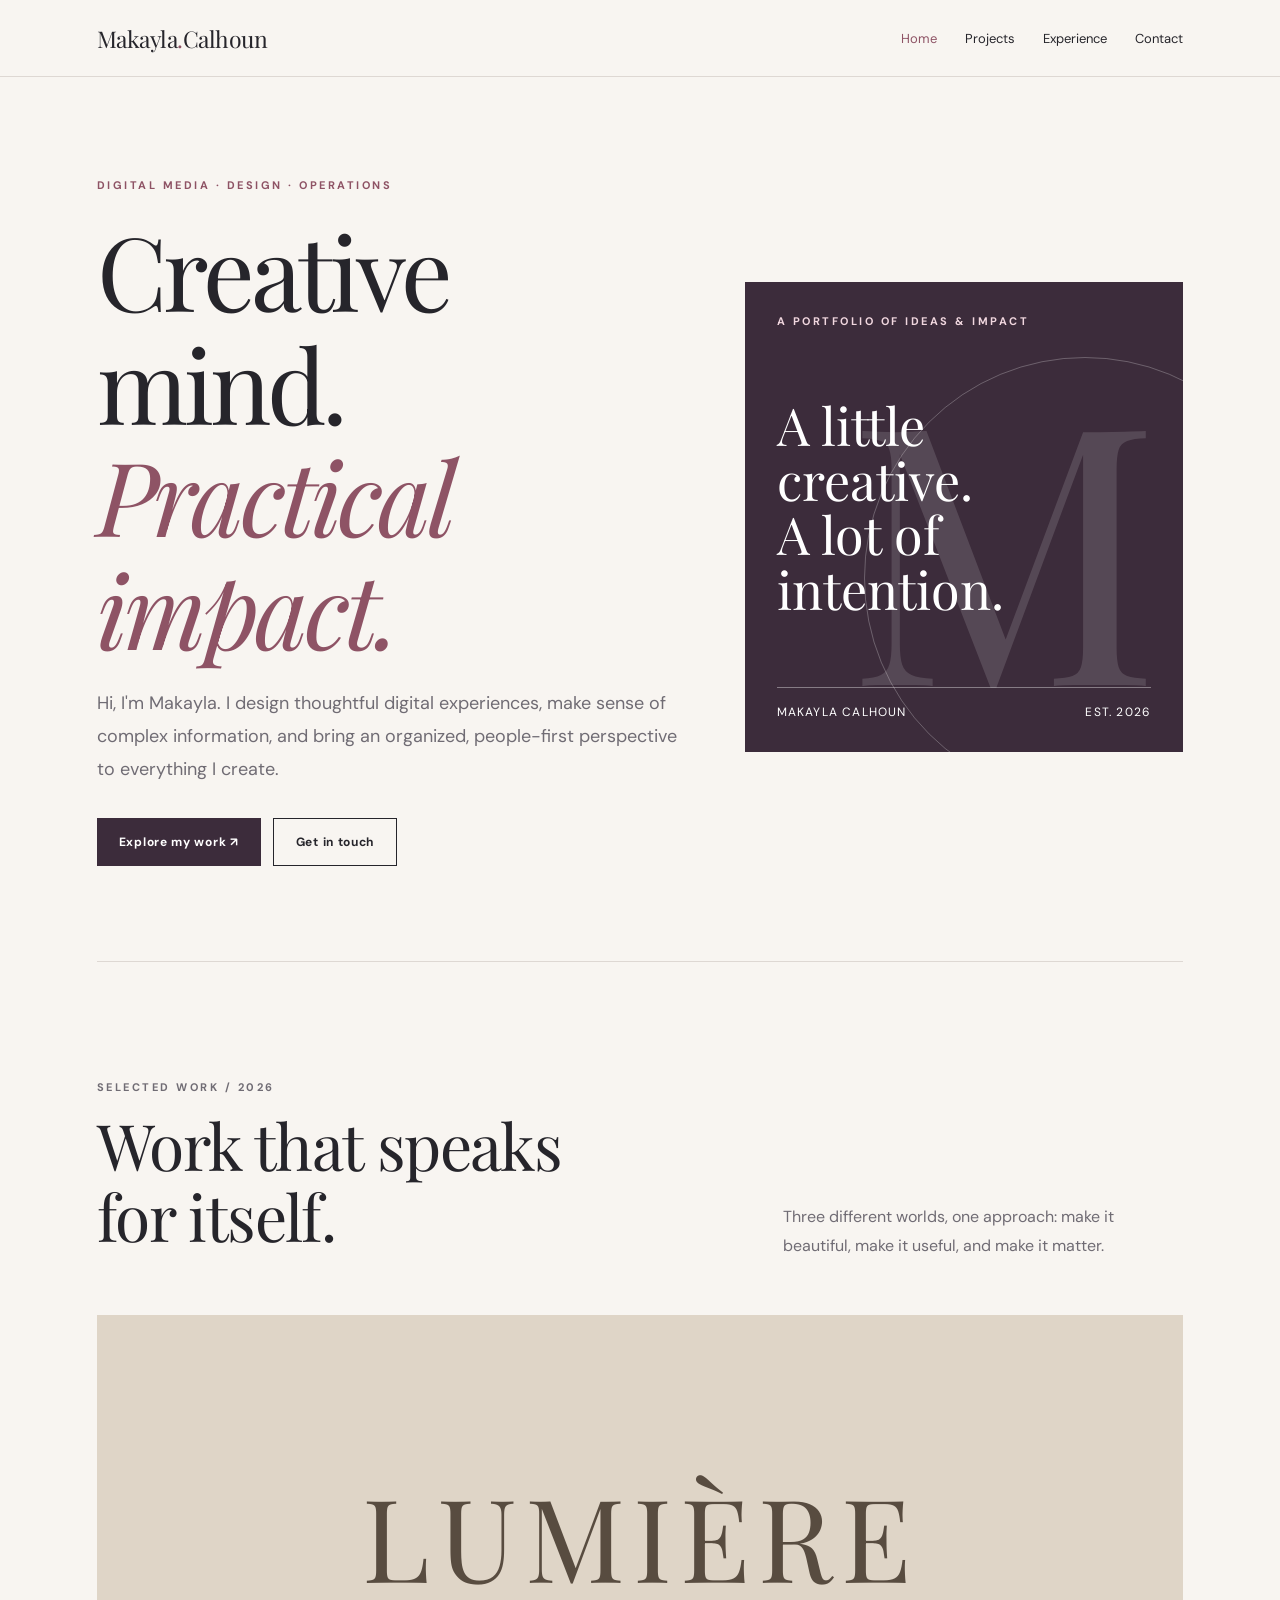
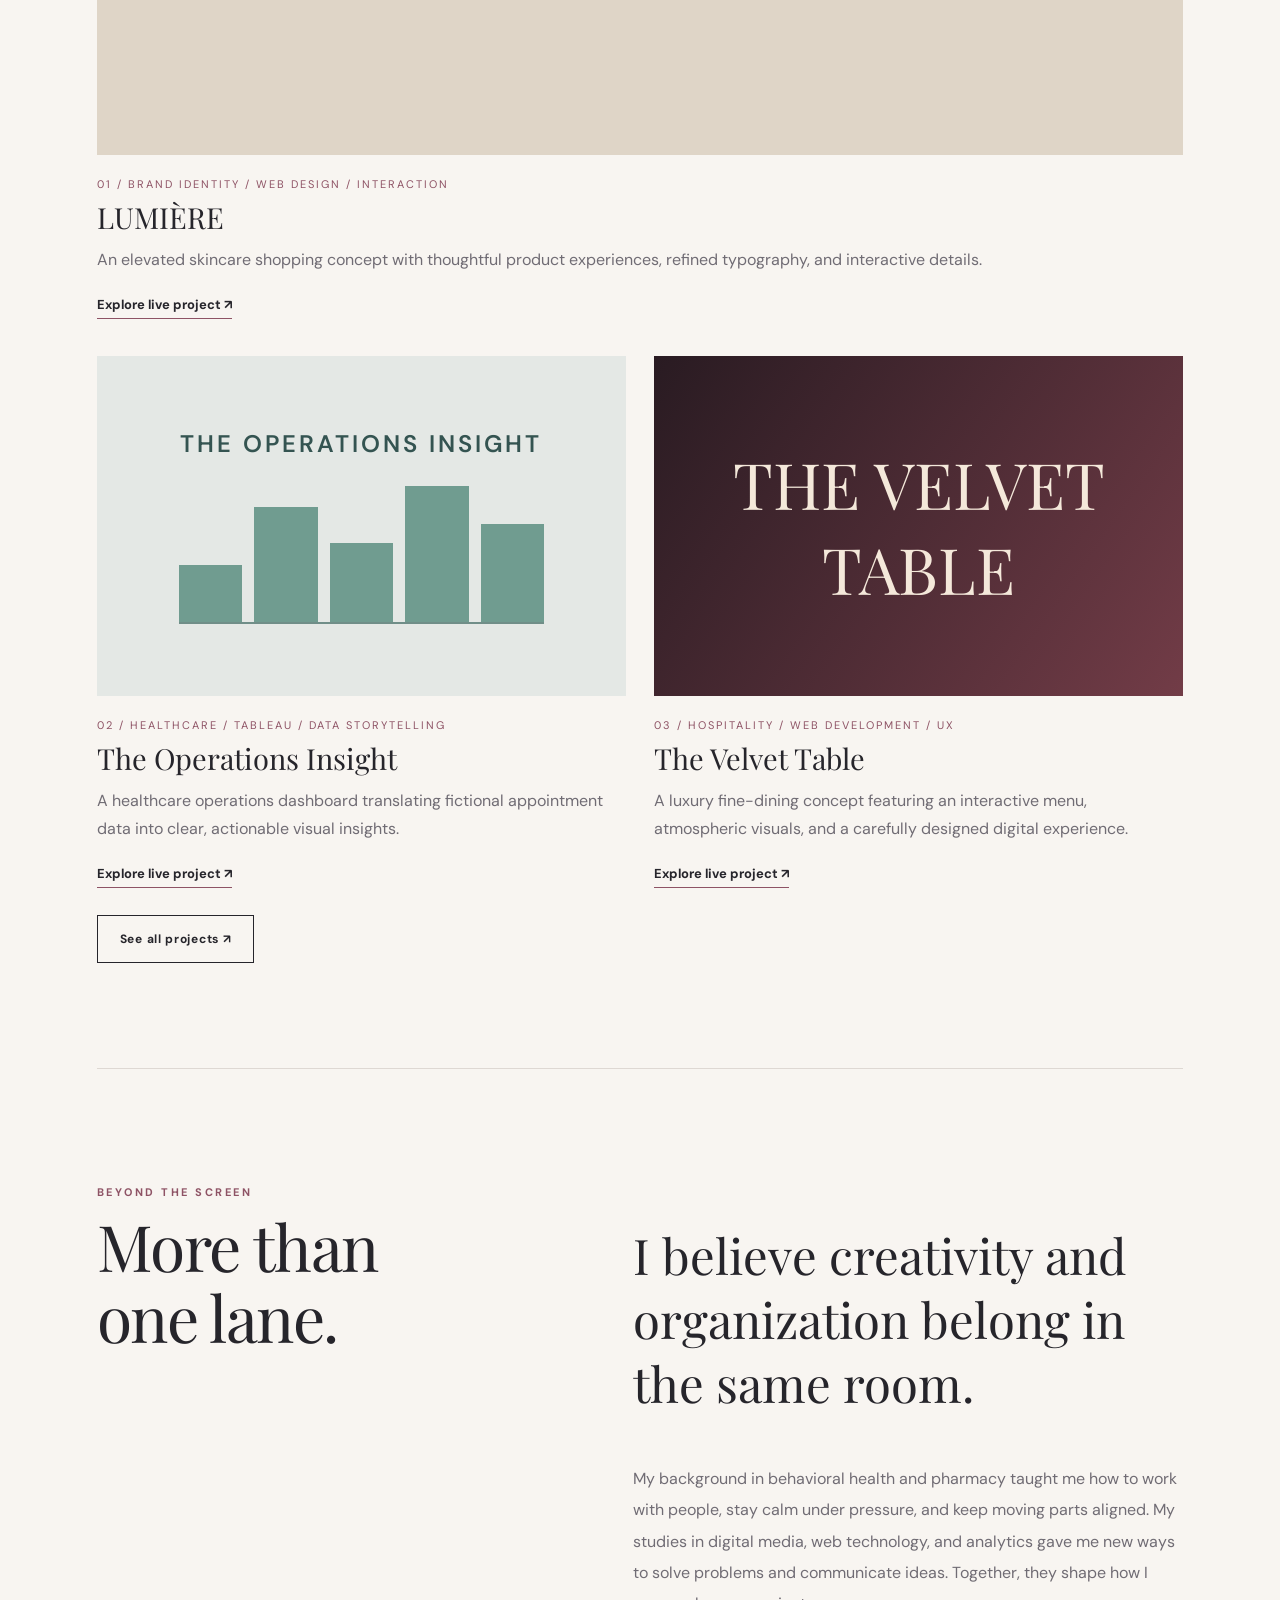
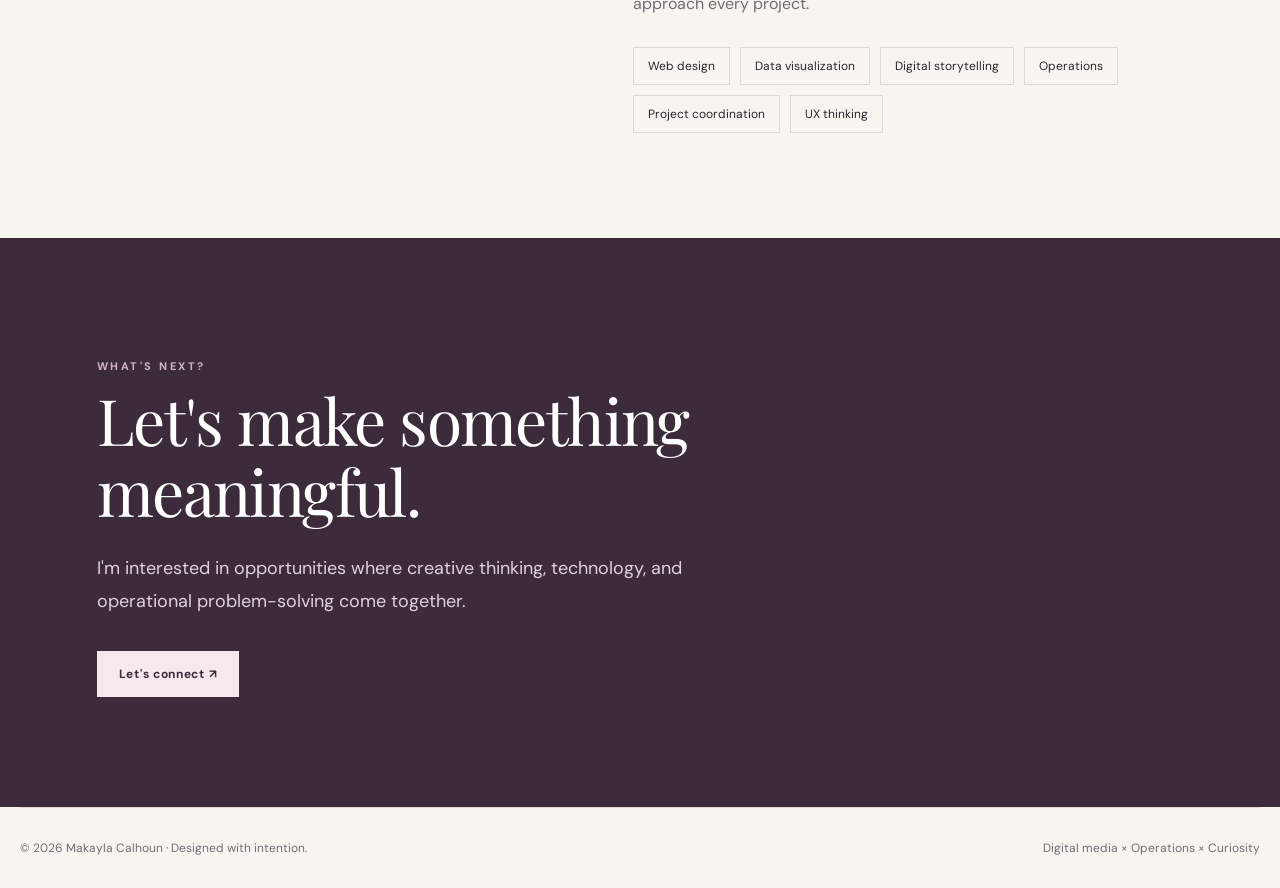
==== index.html @ c403bf8d "Add files via upload" ====
<!doctype html><html lang="en"><head><meta charset="utf-8"><meta name="viewport" content="width=device-width,initial-scale=1"><meta name="description" content="Makayla Calhoun — digital design, web development, data visualization and operations portfolio."><title>Creative Portfolio | Makayla Calhoun</title><link rel="stylesheet" href="css/styles.css"></head><body><header class="topbar"><div class="shell nav"><a class="logo" href="index.html">Makayla<span>.</span>Calhoun</a><button class="menu-toggle" aria-expanded="false" aria-label="Toggle navigation">Menu ☰</button><nav class="links" aria-label="Main navigation"><a class="active" href="index.html">Home</a><a class="" href="projects.html">Projects</a><a class="" href="experience.html">Experience</a><a class="" href="contact.html">Contact</a></nav></div></header><main><div class="shell"><section class="hero"><div class="reveal"><p class="eyebrow">Digital media · Design · Operations</p><h1>Creative mind.<br><em>Practical impact.</em></h1><p class="lead">Hi, I'm Makayla. I design thoughtful digital experiences, make sense of complex information, and bring an organized, people-first perspective to everything I create.</p><div class="buttons"><a class="button" href="projects.html">Explore my work ↗</a><a class="button outline" href="contact.html">Get in touch</a></div></div><div class="hero-visual reveal"><div class="eyebrow" style="color:#f1d7df">A portfolio of ideas & impact</div><div class="visual-title">A little<br>creative.<br>A lot of<br>intention.</div><div class="visual-footer"><span>MAKAYLA CALHOUN</span><span>EST. 2026</span></div></div></section><section class="section" id="work"><div class="section-heading"><div><p class="eyebrow">Selected work / 2026</p><h2>Work that speaks<br>for itself.</h2></div><p>Three different worlds, one approach: make it beautiful, make it useful, and make it matter.</p></div><div class="project-grid"><article class="project-card reveal"><a href="https://makaylacalhoun102-dot.github.io/lumiere-skincare/" target="_blank" rel="noopener noreferrer" aria-label="Open LUMIÈRE"><div class="project-art art-lumiere"></div></a><p class="project-meta">01 / Brand identity / Web design / Interaction</p><h3>LUMIÈRE</h3><p class="project-desc">An elevated skincare shopping concept with thoughtful product experiences, refined typography, and interactive details.</p><a class="text-link" href="https://makaylacalhoun102-dot.github.io/lumiere-skincare/" target="_blank" rel="noopener noreferrer">Explore live project ↗</a></article><article class="project-card reveal"><a href="https://public.tableau.com/app/profile/makayla.calhoun/viz/heOperationsInsightHealthcareAnalyticsDashboard/Dashboard1?publish=yes" target="_blank" rel="noopener noreferrer" aria-label="Open The Operations Insight"><div class="project-art art-data"><div class="mini-bars"><i style="--h:40%"></i><i style="--h:80%"></i><i style="--h:55%"></i><i style="--h:95%"></i><i style="--h:68%"></i></div></div></a><p class="project-meta">02 / Healthcare / Tableau / Data storytelling</p><h3>The Operations Insight</h3><p class="project-desc">A healthcare operations dashboard translating fictional appointment data into clear, actionable visual insights.</p><a class="text-link" href="https://public.tableau.com/app/profile/makayla.calhoun/viz/heOperationsInsightHealthcareAnalyticsDashboard/Dashboard1?publish=yes" target="_blank" rel="noopener noreferrer">Explore live project ↗</a></article><article class="project-card reveal"><a href="https://makaylacalhoun102-dot.github.io/the-velvet-table/" target="_blank" rel="noopener noreferrer" aria-label="Open The Velvet Table"><div class="project-art art-table"></div></a><p class="project-meta">03 / Hospitality / Web development / UX</p><h3>The Velvet Table</h3><p class="project-desc">A luxury fine-dining concept featuring an interactive menu, atmospheric visuals, and a carefully designed digital experience.</p><a class="text-link" href="https://makaylacalhoun102-dot.github.io/the-velvet-table/" target="_blank" rel="noopener noreferrer">Explore live project ↗</a></article></div><div class="buttons"><a class="button outline" href="projects.html">See all projects ↗</a></div></section><section class="section about-grid"><div><p class="eyebrow">Beyond the screen</p><h2>More than<br>one lane.</h2></div><div><p class="about-statement">I believe creativity and organization belong in the same room.</p><p class="about-copy">My background in behavioral health and pharmacy taught me how to work with people, stay calm under pressure, and keep moving parts aligned. My studies in digital media, web technology, and analytics gave me new ways to solve problems and communicate ideas. Together, they shape how I approach every project.</p><div class="skill-row"><span>Web design</span><span>Data visualization</span><span>Digital storytelling</span><span>Operations</span><span>Project coordination</span><span>UX thinking</span></div></div></section></div><section class="dark-section"><div class="shell"><p class="eyebrow">What's next?</p><h2>Let's make something<br>meaningful.</h2><p class="lead">I'm interested in opportunities where creative thinking, technology, and operational problem-solving come together.</p><div class="buttons"><a class="button" style="background:#f5e9ed;color:#3c2c3b" href="contact.html">Let's connect ↗</a></div></div></section></main><footer class="shell footer"><span>© 2026 Makayla Calhoun · Designed with intention.</span><span>Digital media × Operations × Curiosity</span></footer><script src="js/main.js" defer></script></body></html>
---- css/styles.css ----
@import url('https://fonts.googleapis.com/css2?family=DM+Sans:wght@400;500;600;700&family=Playfair+Display:wght@400;500;600&display=swap');
:root{--ink:#26252b;--muted:#706c74;--paper:#f8f5f1;--line:#ded8d3;--accent:#8e5365;--plum:#3c2c3b}*{box-sizing:border-box}html{scroll-behavior:smooth}body{margin:0;background:var(--paper);color:var(--ink);font-family:'DM Sans',sans-serif}a{color:inherit;text-decoration:none}img{display:block;width:100%}.shell{max-width:1240px;margin:auto;padding:0 6%}.topbar{border-bottom:1px solid var(--line);background:rgba(248,245,241,.95);position:sticky;top:0;z-index:10;backdrop-filter:blur(15px)}.nav{display:flex;align-items:center;justify-content:space-between;min-height:76px;gap:16px}.logo{font-family:'Playfair Display',serif;font-size:23px;letter-spacing:-.5px}.logo span{color:var(--accent)}.links{display:flex;align-items:center;gap:28px;font-size:13px}.links a:hover,.links .active{color:var(--accent)}.menu-toggle{display:none;background:none;border:1px solid var(--line);padding:9px 12px;border-radius:4px}.eyebrow{text-transform:uppercase;letter-spacing:2.5px;font-size:11px;font-weight:700;color:var(--accent)}h1,h2,h3,.display{font-family:'Playfair Display',serif;font-weight:400;line-height:1.1}h1{font-size:clamp(58px,8vw,118px);letter-spacing:-4px;margin:22px 0}h2{font-size:clamp(39px,5vw,70px);letter-spacing:-1.6px;margin:12px 0 26px}h3{font-size:29px;margin:8px 0 12px}.lead{font-size:18px;line-height:1.85;color:var(--muted);max-width:610px}.hero{min-height:680px;display:grid;grid-template-columns:1.15fr .85fr;align-items:center;gap:5%;padding:90px 0 95px}.hero h1 em{color:var(--accent);font-weight:400}.hero-visual{min-height:470px;background:var(--plum);color:#fff;position:relative;overflow:hidden;display:flex;flex-direction:column;justify-content:space-between;padding:32px}.hero-visual:before{content:'';position:absolute;width:440px;height:440px;border:1px solid #ffffff40;border-radius:50%;top:16%;right:-28%}.hero-visual:after{content:'M';position:absolute;font:normal 360px 'Playfair Display',serif;opacity:.13;right:5%;top:3%}.hero-visual>*{z-index:1}.hero-visual .visual-title{font:normal 52px 'Playfair Display',serif;line-height:1.05}.visual-footer{display:flex;justify-content:space-between;border-top:1px solid #ffffff60;padding-top:16px;font-size:12px;letter-spacing:1.2px}.buttons{display:flex;flex-wrap:wrap;gap:12px;margin-top:32px}.button{display:inline-flex;align-items:center;gap:12px;background:var(--plum);color:white;padding:15px 22px;font-size:12px;font-weight:700;letter-spacing:.7px;transition:transform .2s}.button:hover{transform:translateY(-3px)}.button.outline{background:transparent;border:1px solid var(--ink);color:var(--ink)}.section{padding:105px 0;border-top:1px solid var(--line)}.section-heading{display:flex;align-items:end;justify-content:space-between;gap:30px;margin-bottom:38px}.section-heading p{max-width:400px;color:var(--muted);line-height:1.8}.project-grid{display:grid;grid-template-columns:repeat(2,1fr);gap:42px 28px}.project-card:first-child{grid-column:1/-1}.project-art{height:340px;overflow:hidden;position:relative;background:#e7dfd7;display:flex;align-items:center;justify-content:center;transition:filter .2s}.project-card:first-child .project-art{height:440px}.project-art img{height:100%;object-fit:cover;transition:transform .5s}.project-card:hover img{transform:scale(1.035)}.art-lumiere{background:#dfd5c7}.art-lumiere:before{content:'LUMIÈRE';font:normal clamp(60px,9vw,135px) 'Playfair Display',serif;letter-spacing:8px;color:#584c40}.art-table{background:linear-gradient(125deg,#291b22,#723c47)}.art-table:before{content:'THE VELVET TABLE';font:normal clamp(38px,5vw,80px) 'Playfair Display',serif;color:#f4e8da;text-align:center;max-width:650px}.art-data{background:#e4e8e5;display:flex;flex-direction:column;gap:20px;padding:36px}.art-data:before{content:'THE OPERATIONS INSIGHT';font:600 24px 'DM Sans',sans-serif;letter-spacing:3px;color:#345451}.mini-bars{display:flex;align-items:end;gap:12px;height:145px;width:80%;border-bottom:2px solid #708e88}.mini-bars i{display:block;flex:1;background:#709c90;height:var(--h)}.project-meta{font-size:11px;letter-spacing:2px;text-transform:uppercase;color:var(--accent);margin-top:22px}.project-desc{color:var(--muted);line-height:1.8;margin:0 0 18px}.text-link{font-size:13px;font-weight:700;border-bottom:1px solid var(--accent);padding-bottom:5px}.about-grid{display:grid;grid-template-columns:.85fr 1.15fr;gap:12%;align-items:start}.about-statement{font:normal clamp(30px,4vw,49px) 'Playfair Display',serif;line-height:1.3}.about-copy{color:var(--muted);line-height:1.95}.skill-row{display:flex;flex-wrap:wrap;gap:10px;margin-top:28px}.skill-row span{border:1px solid var(--line);padding:10px 14px;font-size:12px}.dark-section{background:var(--plum);color:#fff;padding:110px 0}.dark-section .eyebrow{color:#d6b3c1}.dark-section .lead{color:#e0d2dc}.footer{padding:32px 0;display:flex;justify-content:space-between;gap:20px;border-top:1px solid var(--line);color:var(--muted);font-size:12px}.page-hero{padding:100px 0 70px}.page-hero h1{font-size:clamp(54px,7vw,96px)}.case{padding:65px 0;border-top:1px solid var(--line);display:grid;grid-template-columns:1fr 1.4fr;gap:8%}.case p,.entry p{line-height:1.85;color:var(--muted)}.case img{max-height:470px;object-fit:cover}.case .project-art{height:330px}.entry{padding:28px 0;border-bottom:1px solid var(--line);display:grid;grid-template-columns:220px 1fr;gap:30px}.entry .date{font-size:12px;color:var(--accent);letter-spacing:1px}.contact-panel{padding:70px;background:#efe6e2}.reveal{opacity:0;transform:translateY(20px);transition:opacity .6s,transform .6s}.reveal.visible{opacity:1;transform:none}@media(max-width:800px){.menu-toggle{display:block}.links{display:none;position:absolute;top:76px;left:0;right:0;background:var(--paper);padding:25px 6%;flex-direction:column;align-items:start;border-bottom:1px solid var(--line)}.links.open{display:flex}.hero,.about-grid,.case{grid-template-columns:1fr}.hero{padding:65px 0}.hero-visual{min-height:330px}.project-grid{grid-template-columns:1fr}.project-card:first-child{grid-column:auto}.project-art,.project-card:first-child .project-art{height:280px}.section-heading{display:block}.section{padding:70px 0}.entry{grid-template-columns:1fr;gap:0}.footer{flex-direction:column}h1{letter-spacing:-2px}.contact-panel{padding:35px}}@media(prefers-reduced-motion:reduce){*,*:before,*:after{scroll-behavior:auto!important;transition:none!important}.reveal{opacity:1;transform:none}}
/* Contact page — editorial cards and accessible email composer */
.contact-intro{max-width:740px;margin-bottom:36px}.contact-intro h2 em,.message-panel h2 em{color:var(--accent);font-weight:400}.contact-grid{display:grid;grid-template-columns:repeat(2,minmax(0,1fr));gap:16px}.contact-method{display:flex;flex-direction:column;align-items:flex-start;min-height:220px;padding:32px;border:1px solid var(--line);background:#fffaf6;transition:transform .2s,border-color .2s,background .2s}.contact-method:hover,.contact-method:focus-visible{transform:translateY(-3px);border-color:var(--accent);background:#f4ece8}.contact-symbol{display:grid;place-items:center;min-width:43px;height:43px;padding:0 7px;border:1px solid var(--accent);border-radius:50%;color:var(--accent);font-size:17px;font-weight:700;margin-bottom:25px}.contact-method-title{font:normal 29px 'Playfair Display',serif;line-height:1.2}.contact-method-title span{font:normal 17px 'DM Sans',sans-serif;color:var(--accent)}.contact-detail{color:var(--accent);font-size:13px;overflow-wrap:anywhere;margin-top:11px}.contact-hint{font-size:13px;color:var(--muted);line-height:1.7;margin-top:8px}.message-panel{display:grid;grid-template-columns:.85fr 1.15fr;gap:9%;margin-top:85px;background:#efe6e2;padding:65px}.message-panel h2{font-size:clamp(38px,5vw,64px)}.contact-form{display:grid;gap:20px}.contact-form label{display:grid;gap:9px;font-size:12px;font-weight:700;letter-spacing:.5px}.contact-form input,.contact-form textarea{width:100%;min-width:0;border:1px solid #d6c9c7;background:#fffdfb;padding:14px 15px;font:400 14px 'DM Sans',sans-serif;color:var(--ink);border-radius:0}.contact-form input:focus,.contact-form textarea:focus{outline:2px solid var(--accent);outline-offset:2px}.contact-form textarea{resize:vertical}.form-pair{display:grid;grid-template-columns:repeat(2,minmax(0,1fr));gap:14px}.contact-form button{border:0;cursor:pointer;justify-self:start}.form-note{font-size:12px;line-height:1.7;color:var(--muted);margin:0}@media(max-width:800px){.contact-grid,.message-panel{grid-template-columns:1fr}.message-panel{padding:35px;gap:25px;margin-top:55px}.contact-method{min-height:190px}.form-pair{grid-template-columns:1fr}}
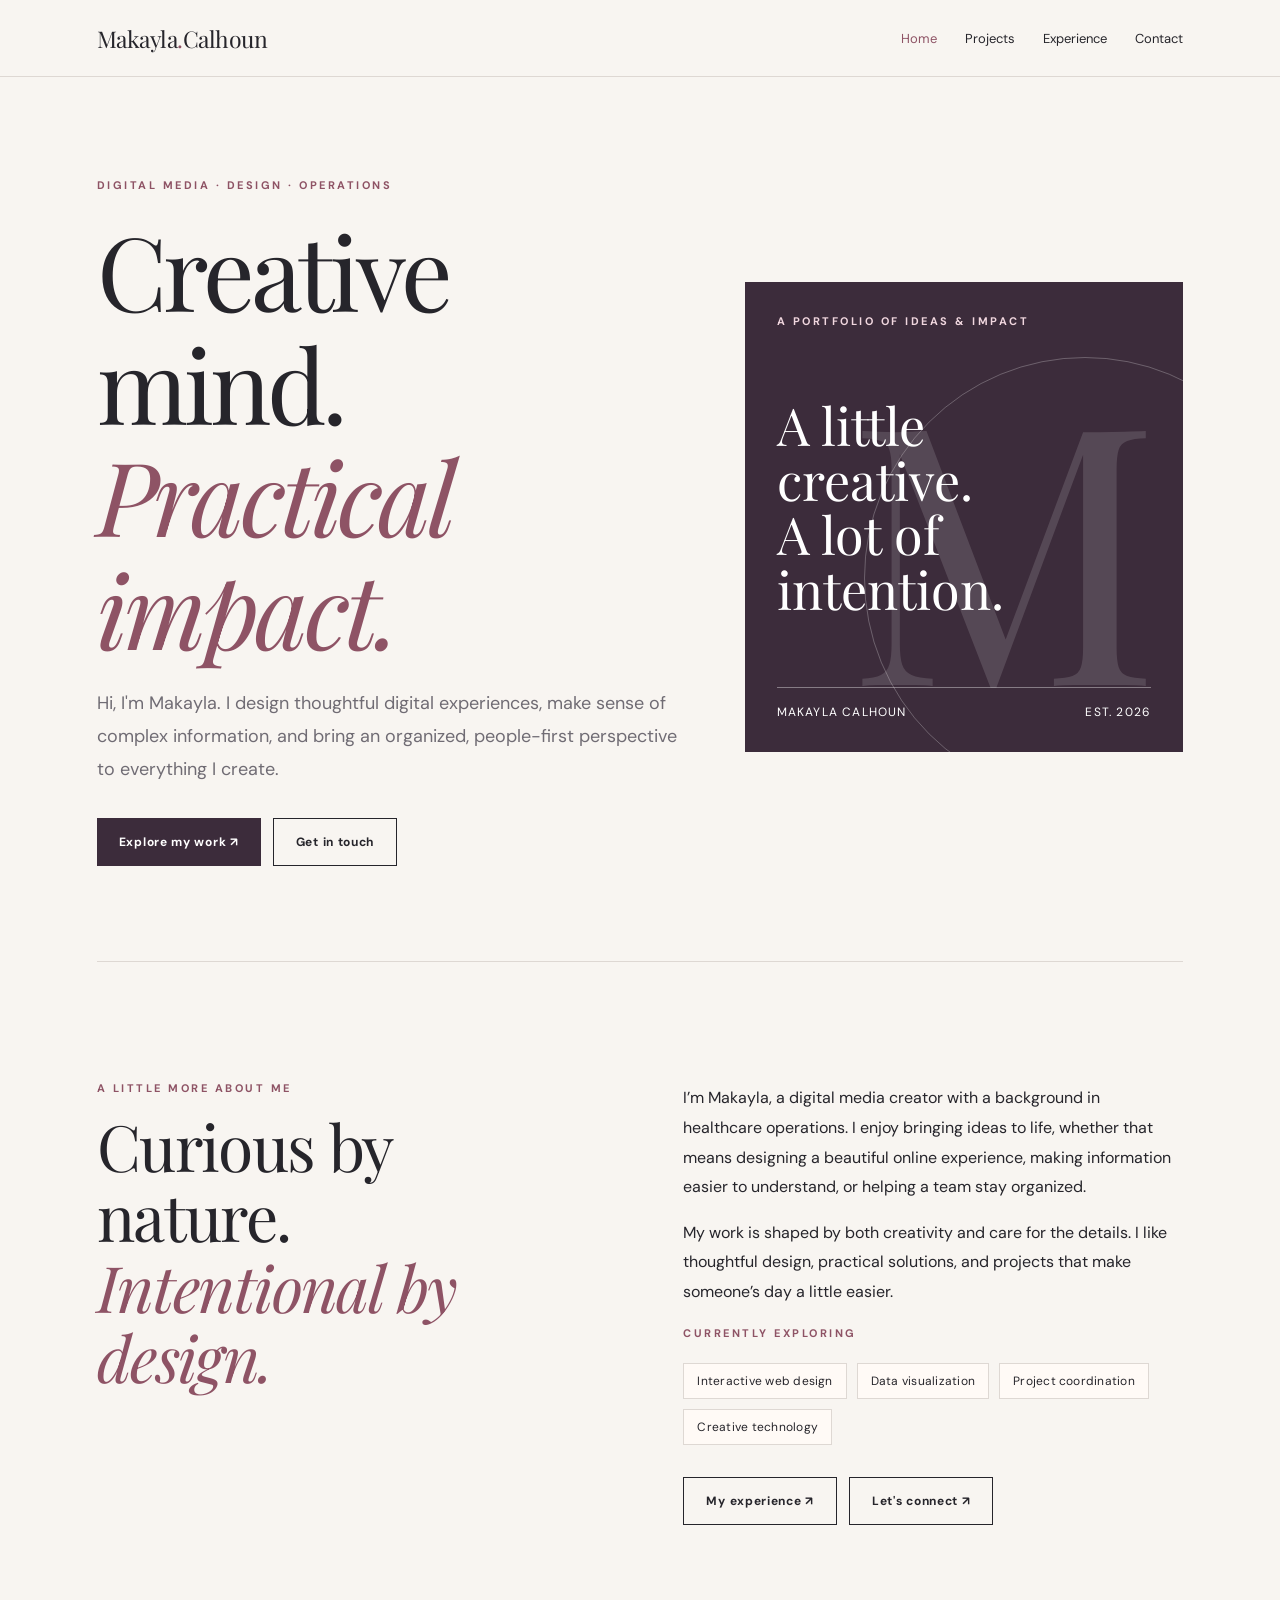
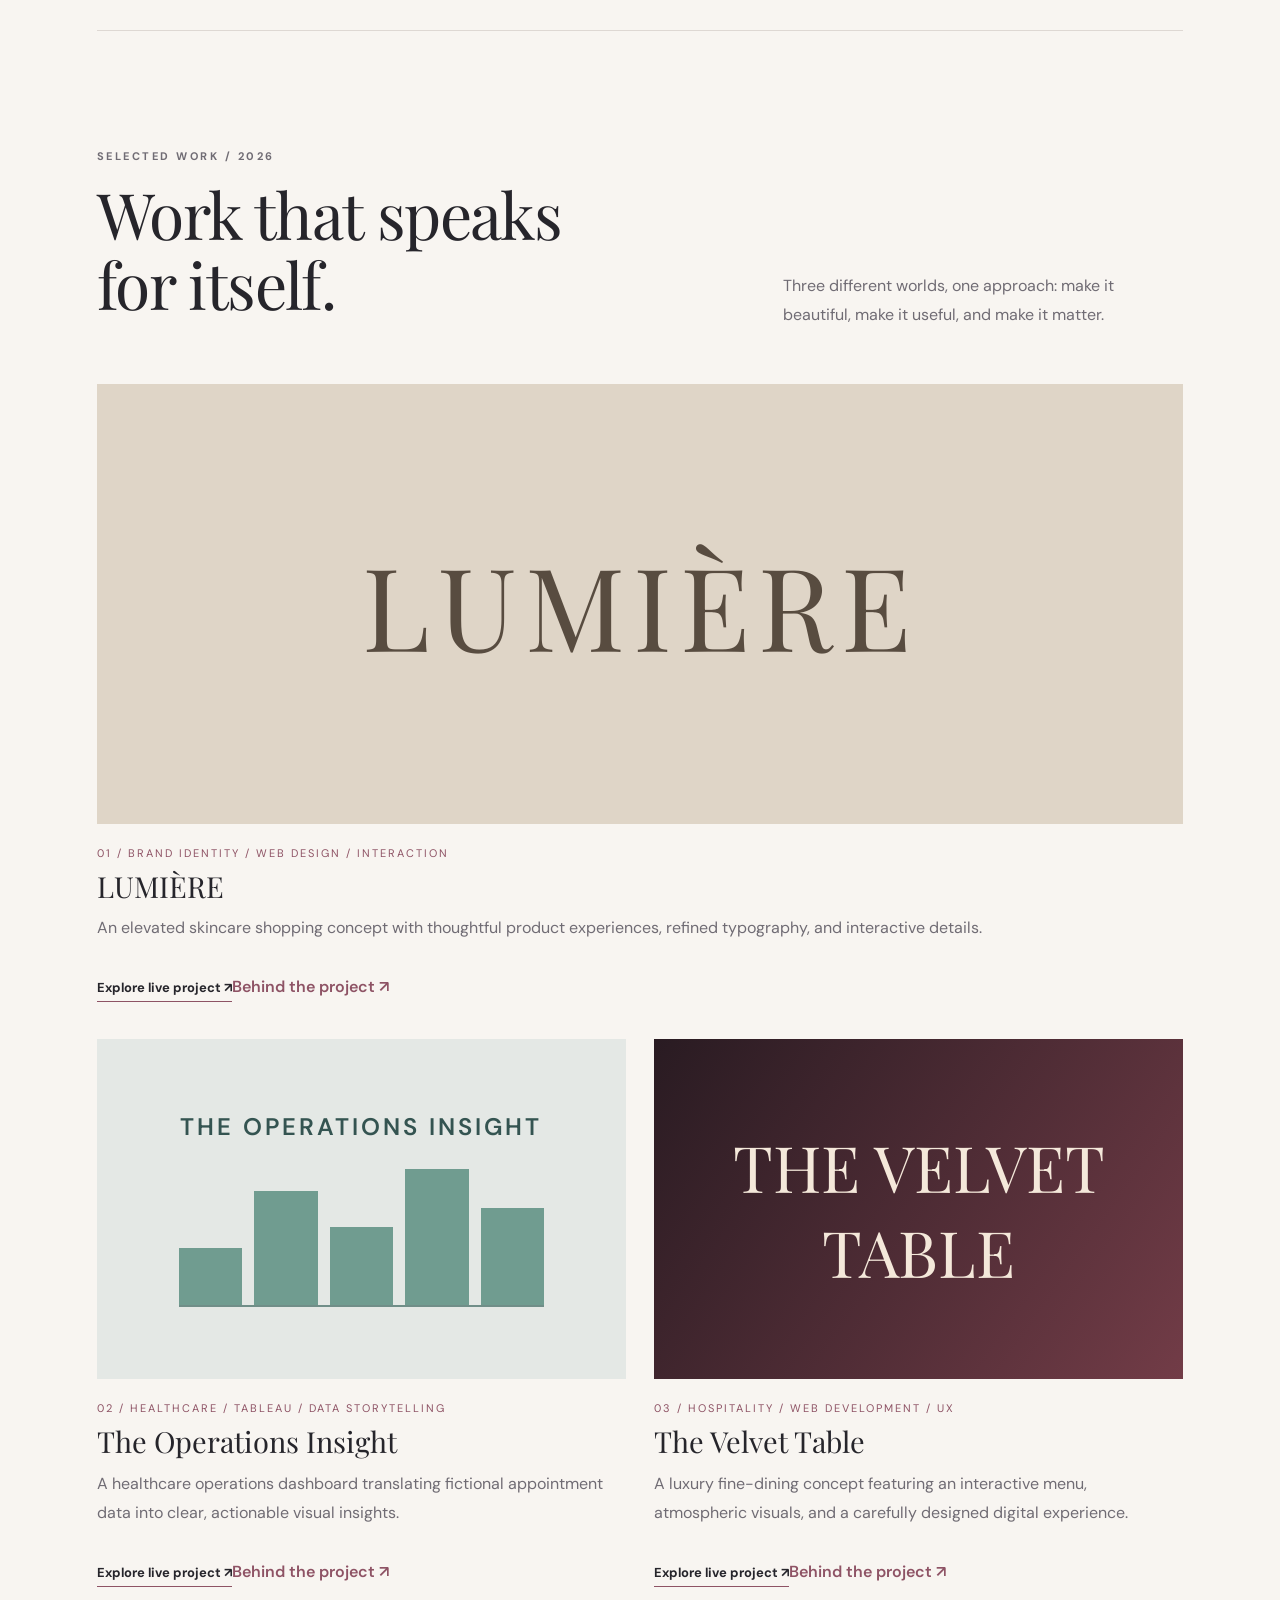
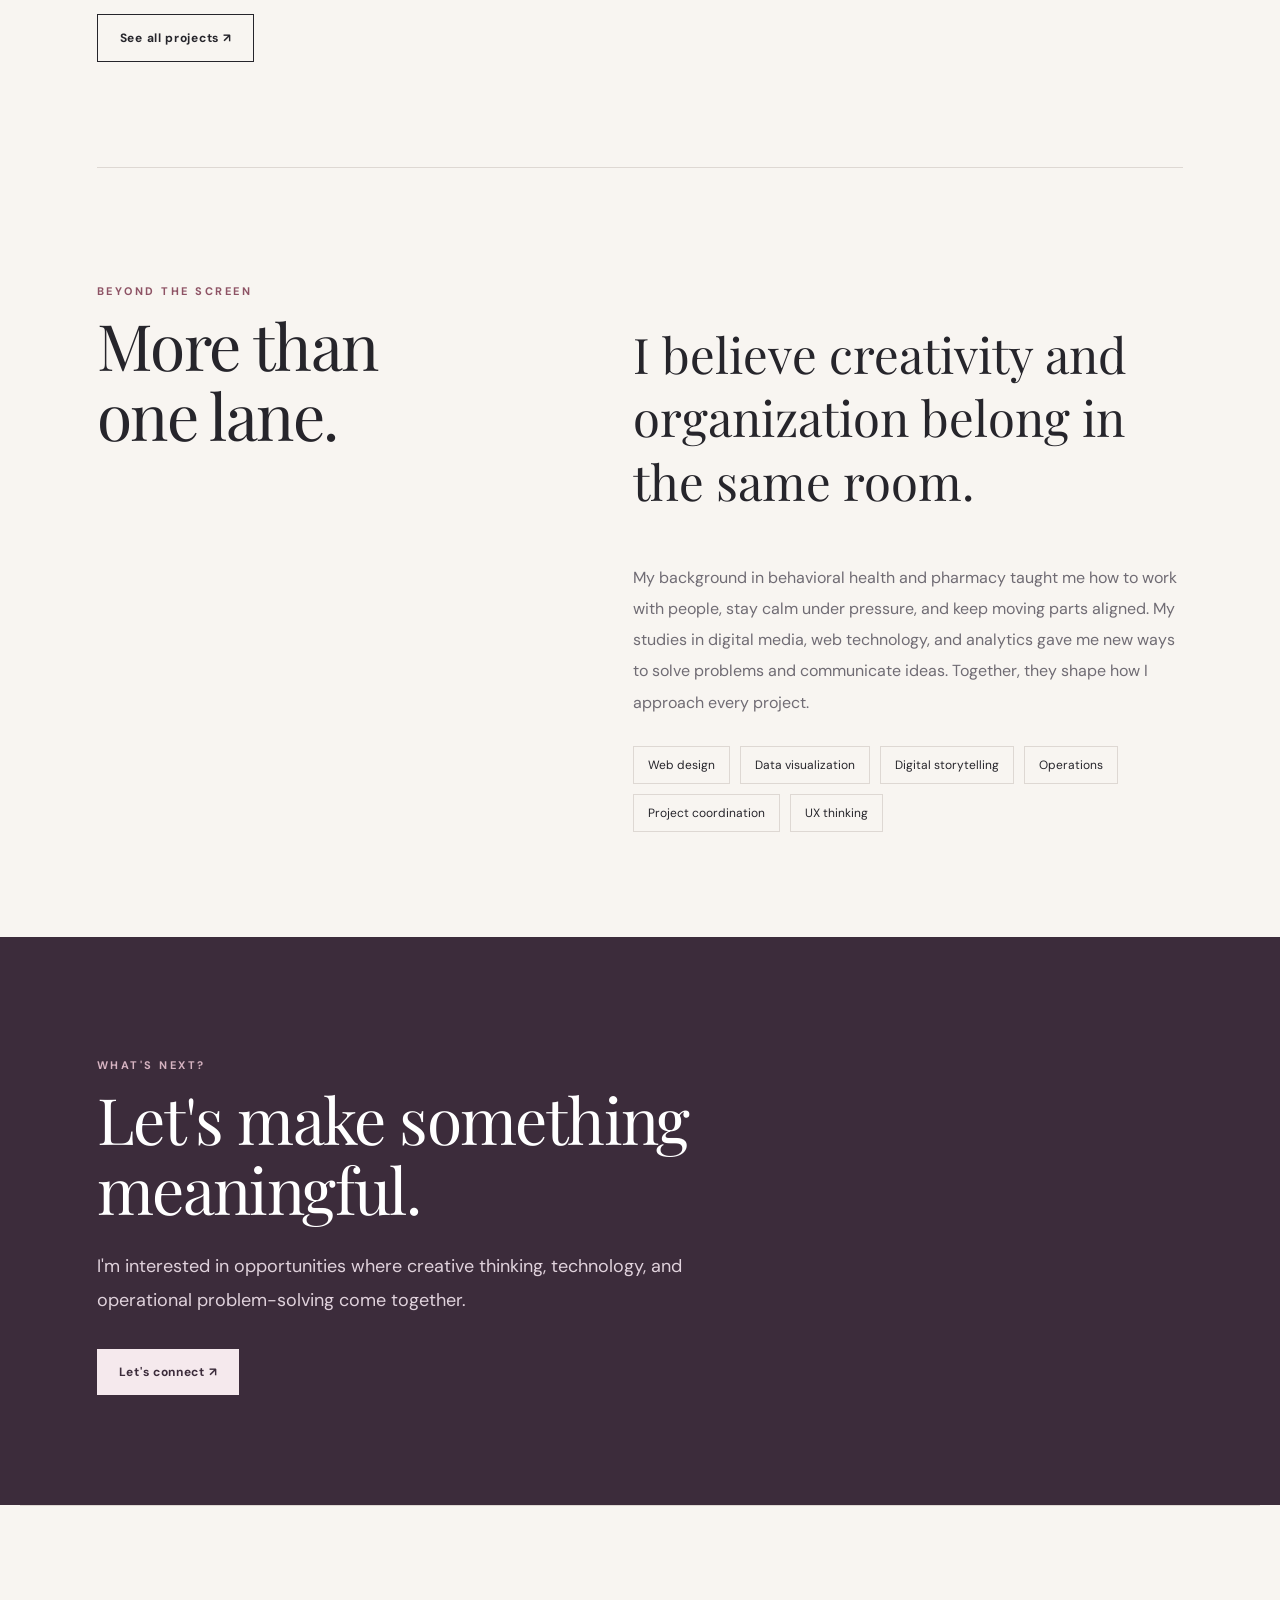
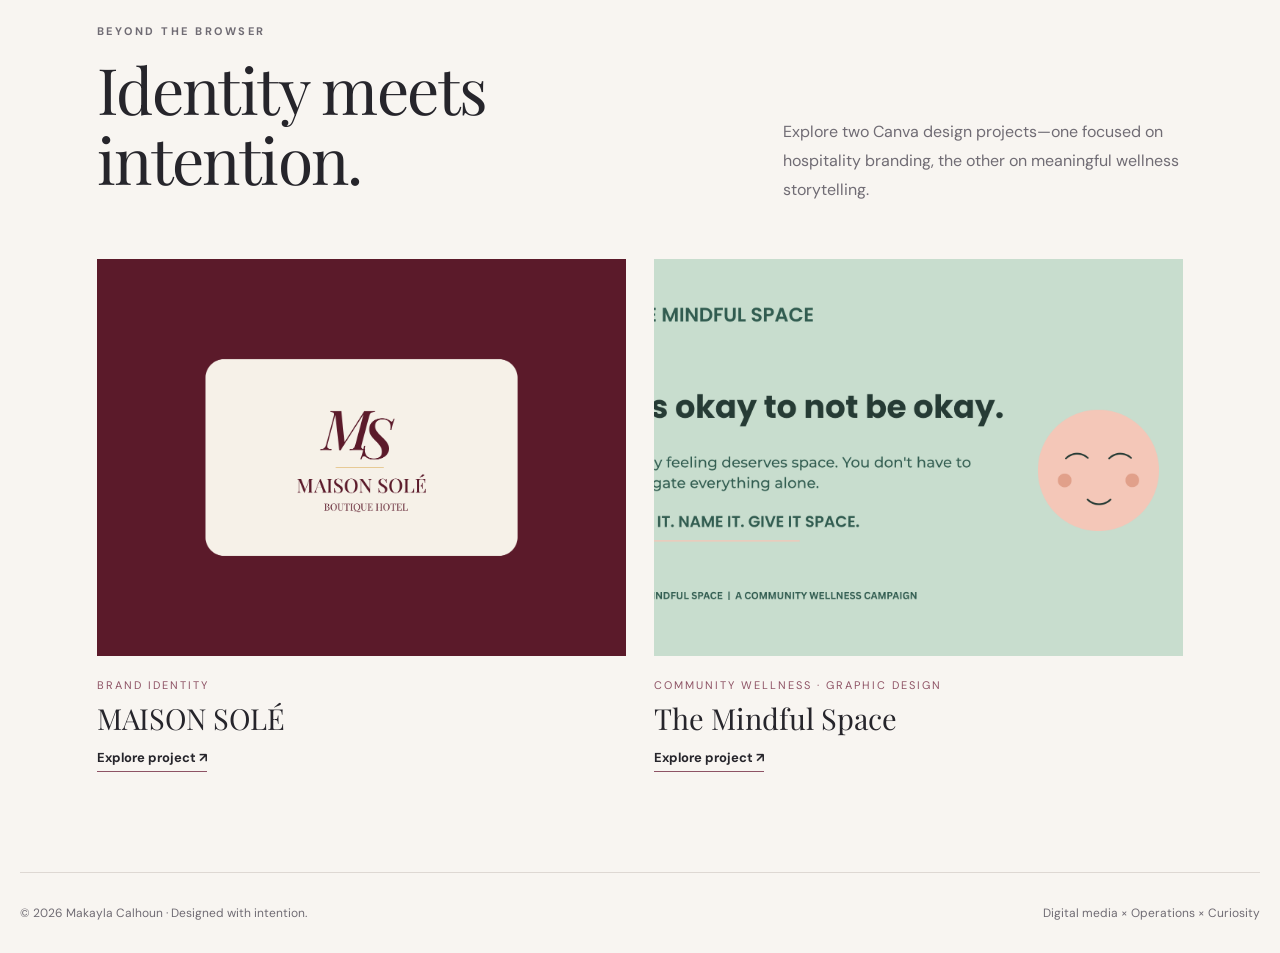
==== commit d84836d1: "Add files via upload" ====
--- a/index.html
+++ b/index.html
@@ -1 +1,3 @@
-<!doctype html><html lang="en"><head><meta charset="utf-8"><meta name="viewport" content="width=device-width,initial-scale=1"><meta name="description" content="Makayla Calhoun — digital design, web development, data visualization and operations portfolio."><title>Creative Portfolio | Makayla Calhoun</title><link rel="stylesheet" href="css/styles.css"></head><body><header class="topbar"><div class="shell nav"><a class="logo" href="index.html">Makayla<span>.</span>Calhoun</a><button class="menu-toggle" aria-expanded="false" aria-label="Toggle navigation">Menu ☰</button><nav class="links" aria-label="Main navigation"><a class="active" href="index.html">Home</a><a class="" href="projects.html">Projects</a><a class="" href="experience.html">Experience</a><a class="" href="contact.html">Contact</a></nav></div></header><main><div class="shell"><section class="hero"><div class="reveal"><p class="eyebrow">Digital media · Design · Operations</p><h1>Creative mind.<br><em>Practical impact.</em></h1><p class="lead">Hi, I'm Makayla. I design thoughtful digital experiences, make sense of complex information, and bring an organized, people-first perspective to everything I create.</p><div class="buttons"><a class="button" href="projects.html">Explore my work ↗</a><a class="button outline" href="contact.html">Get in touch</a></div></div><div class="hero-visual reveal"><div class="eyebrow" style="color:#f1d7df">A portfolio of ideas & impact</div><div class="visual-title">A little<br>creative.<br>A lot of<br>intention.</div><div class="visual-footer"><span>MAKAYLA CALHOUN</span><span>EST. 2026</span></div></div></section><section class="section" id="work"><div class="section-heading"><div><p class="eyebrow">Selected work / 2026</p><h2>Work that speaks<br>for itself.</h2></div><p>Three different worlds, one approach: make it beautiful, make it useful, and make it matter.</p></div><div class="project-grid"><article class="project-card reveal"><a href="https://makaylacalhoun102-dot.github.io/lumiere-skincare/" target="_blank" rel="noopener noreferrer" aria-label="Open LUMIÈRE"><div class="project-art art-lumiere"></div></a><p class="project-meta">01 / Brand identity / Web design / Interaction</p><h3>LUMIÈRE</h3><p class="project-desc">An elevated skincare shopping concept with thoughtful product experiences, refined typography, and interactive details.</p><a class="text-link" href="https://makaylacalhoun102-dot.github.io/lumiere-skincare/" target="_blank" rel="noopener noreferrer">Explore live project ↗</a></article><article class="project-card reveal"><a href="https://public.tableau.com/app/profile/makayla.calhoun/viz/heOperationsInsightHealthcareAnalyticsDashboard/Dashboard1?publish=yes" target="_blank" rel="noopener noreferrer" aria-label="Open The Operations Insight"><div class="project-art art-data"><div class="mini-bars"><i style="--h:40%"></i><i style="--h:80%"></i><i style="--h:55%"></i><i style="--h:95%"></i><i style="--h:68%"></i></div></div></a><p class="project-meta">02 / Healthcare / Tableau / Data storytelling</p><h3>The Operations Insight</h3><p class="project-desc">A healthcare operations dashboard translating fictional appointment data into clear, actionable visual insights.</p><a class="text-link" href="https://public.tableau.com/app/profile/makayla.calhoun/viz/heOperationsInsightHealthcareAnalyticsDashboard/Dashboard1?publish=yes" target="_blank" rel="noopener noreferrer">Explore live project ↗</a></article><article class="project-card reveal"><a href="https://makaylacalhoun102-dot.github.io/the-velvet-table/" target="_blank" rel="noopener noreferrer" aria-label="Open The Velvet Table"><div class="project-art art-table"></div></a><p class="project-meta">03 / Hospitality / Web development / UX</p><h3>The Velvet Table</h3><p class="project-desc">A luxury fine-dining concept featuring an interactive menu, atmospheric visuals, and a carefully designed digital experience.</p><a class="text-link" href="https://makaylacalhoun102-dot.github.io/the-velvet-table/" target="_blank" rel="noopener noreferrer">Explore live project ↗</a></article></div><div class="buttons"><a class="button outline" href="projects.html">See all projects ↗</a></div></section><section class="section about-grid"><div><p class="eyebrow">Beyond the screen</p><h2>More than<br>one lane.</h2></div><div><p class="about-statement">I believe creativity and organization belong in the same room.</p><p class="about-copy">My background in behavioral health and pharmacy taught me how to work with people, stay calm under pressure, and keep moving parts aligned. My studies in digital media, web technology, and analytics gave me new ways to solve problems and communicate ideas. Together, they shape how I approach every project.</p><div class="skill-row"><span>Web design</span><span>Data visualization</span><span>Digital storytelling</span><span>Operations</span><span>Project coordination</span><span>UX thinking</span></div></div></section></div><section class="dark-section"><div class="shell"><p class="eyebrow">What's next?</p><h2>Let's make something<br>meaningful.</h2><p class="lead">I'm interested in opportunities where creative thinking, technology, and operational problem-solving come together.</p><div class="buttons"><a class="button" style="background:#f5e9ed;color:#3c2c3b" href="contact.html">Let's connect ↗</a></div></div></section></main><footer class="shell footer"><span>© 2026 Makayla Calhoun · Designed with intention.</span><span>Digital media × Operations × Curiosity</span></footer><script src="js/main.js" defer></script></body></html>+<!DOCTYPE html>
+
+<html lang="en"><head><meta charset="utf-8"/><meta content="width=device-width,initial-scale=1" name="viewport"/><meta content="Makayla Calhoun — digital design, web development, data visualization and operations portfolio." name="description"/><title>Creative Portfolio | Makayla Calhoun</title><link href="css/styles.css" rel="stylesheet"/></head><body><header class="topbar"><div class="shell nav"><a class="logo" href="index.html">Makayla<span>.</span>Calhoun</a><button aria-expanded="false" aria-label="Toggle navigation" class="menu-toggle">Menu ☰</button><nav aria-label="Main navigation" class="links"><a class="active" href="index.html">Home</a><a class="" href="projects.html">Projects</a><a class="" href="experience.html">Experience</a><a class="" href="contact.html">Contact</a></nav></div></header><main><div class="shell"><section class="hero"><div class="reveal"><p class="eyebrow">Digital media · Design · Operations</p><h1>Creative mind.<br/><em>Practical impact.</em></h1><p class="lead">Hi, I'm Makayla. I design thoughtful digital experiences, make sense of complex information, and bring an organized, people-first perspective to everything I create.</p><div class="buttons"><a class="button" href="projects.html">Explore my work ↗</a><a class="button outline" href="contact.html">Get in touch</a></div></div><div class="hero-visual reveal"><div class="eyebrow" style="color:#f1d7df">A portfolio of ideas &amp; impact</div><div class="visual-title">A little<br/>creative.<br/>A lot of<br/>intention.</div><div class="visual-footer"><span>MAKAYLA CALHOUN</span><span>EST. 2026</span></div></div></section><section class="section about-feature reveal" id="about"><div><p class="eyebrow">A little more about me</p><h2>Curious by nature.<br/><em>Intentional by design.</em></h2></div><div><p>I’m Makayla, a digital media creator with a background in healthcare operations. I enjoy bringing ideas to life, whether that means designing a beautiful online experience, making information easier to understand, or helping a team stay organized.</p><p>My work is shaped by both creativity and care for the details. I like thoughtful design, practical solutions, and projects that make someone’s day a little easier.</p><p class="eyebrow">Currently exploring</p><div class="interest-tags"><span>Interactive web design</span><span>Data visualization</span><span>Project coordination</span><span>Creative technology</span></div><div class="buttons"><a class="button outline" href="experience.html">My experience ↗</a><a class="button outline" href="contact.html">Let's connect ↗</a></div></div></section><section class="section" id="work"><div class="section-heading"><div><p class="eyebrow">Selected work / 2026</p><h2>Work that speaks<br/>for itself.</h2></div><p>Three different worlds, one approach: make it beautiful, make it useful, and make it matter.</p></div><div class="project-grid"><article class="project-card reveal"><a aria-label="Open LUMIÈRE" href="https://makaylacalhoun102-dot.github.io/lumiere-skincare/" rel="noopener noreferrer" target="_blank"><div class="project-art art-lumiere"></div></a><p class="project-meta">01 / Brand identity / Web design / Interaction</p><h3>LUMIÈRE</h3><p class="project-desc">An elevated skincare shopping concept with thoughtful product experiences, refined typography, and interactive details.</p><a class="text-link" href="https://makaylacalhoun102-dot.github.io/lumiere-skincare/" rel="noopener noreferrer" target="_blank">Explore live project ↗</a><a class="case-text-link" href="case-lumiere.html">Behind the project ↗</a></article><article class="project-card reveal"><a aria-label="Open The Operations Insight" href="https://public.tableau.com/app/profile/makayla.calhoun/viz/heOperationsInsightHealthcareAnalyticsDashboard/Dashboard1?publish=yes" rel="noopener noreferrer" target="_blank"><div class="project-art art-data"><div class="mini-bars"><i style="--h:40%"></i><i style="--h:80%"></i><i style="--h:55%"></i><i style="--h:95%"></i><i style="--h:68%"></i></div></div></a><p class="project-meta">02 / Healthcare / Tableau / Data storytelling</p><h3>The Operations Insight</h3><p class="project-desc">A healthcare operations dashboard translating fictional appointment data into clear, actionable visual insights.</p><a class="text-link" href="https://public.tableau.com/app/profile/makayla.calhoun/viz/heOperationsInsightHealthcareAnalyticsDashboard/Dashboard1?publish=yes" rel="noopener noreferrer" target="_blank">Explore live project ↗</a><a class="case-text-link" href="case-operations.html">Behind the project ↗</a></article><article class="project-card reveal"><a aria-label="Open The Velvet Table" href="https://makaylacalhoun102-dot.github.io/the-velvet-table/" rel="noopener noreferrer" target="_blank"><div class="project-art art-table"></div></a><p class="project-meta">03 / Hospitality / Web development / UX</p><h3>The Velvet Table</h3><p class="project-desc">A luxury fine-dining concept featuring an interactive menu, atmospheric visuals, and a carefully designed digital experience.</p><a class="text-link" href="https://makaylacalhoun102-dot.github.io/the-velvet-table/" rel="noopener noreferrer" target="_blank">Explore live project ↗</a><a class="case-text-link" href="case-velvet.html">Behind the project ↗</a></article></div><div class="buttons"><a class="button outline" href="projects.html">See all projects ↗</a></div></section><section class="section about-grid"><div><p class="eyebrow">Beyond the screen</p><h2>More than<br/>one lane.</h2></div><div><p class="about-statement">I believe creativity and organization belong in the same room.</p><p class="about-copy">My background in behavioral health and pharmacy taught me how to work with people, stay calm under pressure, and keep moving parts aligned. My studies in digital media, web technology, and analytics gave me new ways to solve problems and communicate ideas. Together, they shape how I approach every project.</p><div class="skill-row"><span>Web design</span><span>Data visualization</span><span>Digital storytelling</span><span>Operations</span><span>Project coordination</span><span>UX thinking</span></div></div></section></div><section class="dark-section"><div class="shell"><p class="eyebrow">What's next?</p><h2>Let's make something<br/>meaningful.</h2><p class="lead">I'm interested in opportunities where creative thinking, technology, and operational problem-solving come together.</p><div class="buttons"><a class="button" href="contact.html" style="background:#f5e9ed;color:#3c2c3b">Let's connect ↗</a></div></div></section><section class="section canva-home"><div class="section-heading"><div><p class="eyebrow">Beyond the browser</p><h2>Identity meets intention.</h2></div><p>Explore two Canva design projects—one focused on hospitality branding, the other on meaningful wellness storytelling.</p></div><div class="canva-grid"><article class="canva-card"><a class="canva-preview" href="case-maison.html"><img alt="MAISON SOLÉ boutique hotel identity" loading="lazy" src="img/canva/maison-3.png"/></a><p class="project-meta">Brand identity</p><h3>MAISON SOLÉ</h3><a class="text-link" href="case-maison.html">Explore project ↗</a></article><article class="canva-card"><a class="canva-preview" href="case-mindful.html"><img alt="The Mindful Space community wellness campaign graphic, It’s okay to not be okay" loading="lazy" src="img/canva/mindful-community-wellness.png"/></a><p class="project-meta">Community wellness · Graphic design</p><h3>The Mindful Space</h3><a class="text-link" href="case-mindful.html">Explore project ↗</a></article></div></section></main><footer class="shell footer"><span>© 2026 Makayla Calhoun · Designed with intention.</span><span>Digital media × Operations × Curiosity</span></footer><script defer="" src="js/main.js"></script></body></html>
--- a/css/styles.css
+++ b/css/styles.css
@@ -2,3 +2,9 @@
 :root{--ink:#26252b;--muted:#706c74;--paper:#f8f5f1;--line:#ded8d3;--accent:#8e5365;--plum:#3c2c3b}*{box-sizing:border-box}html{scroll-behavior:smooth}body{margin:0;background:var(--paper);color:var(--ink);font-family:'DM Sans',sans-serif}a{color:inherit;text-decoration:none}img{display:block;width:100%}.shell{max-width:1240px;margin:auto;padding:0 6%}.topbar{border-bottom:1px solid var(--line);background:rgba(248,245,241,.95);position:sticky;top:0;z-index:10;backdrop-filter:blur(15px)}.nav{display:flex;align-items:center;justify-content:space-between;min-height:76px;gap:16px}.logo{font-family:'Playfair Display',serif;font-size:23px;letter-spacing:-.5px}.logo span{color:var(--accent)}.links{display:flex;align-items:center;gap:28px;font-size:13px}.links a:hover,.links .active{color:var(--accent)}.menu-toggle{display:none;background:none;border:1px solid var(--line);padding:9px 12px;border-radius:4px}.eyebrow{text-transform:uppercase;letter-spacing:2.5px;font-size:11px;font-weight:700;color:var(--accent)}h1,h2,h3,.display{font-family:'Playfair Display',serif;font-weight:400;line-height:1.1}h1{font-size:clamp(58px,8vw,118px);letter-spacing:-4px;margin:22px 0}h2{font-size:clamp(39px,5vw,70px);letter-spacing:-1.6px;margin:12px 0 26px}h3{font-size:29px;margin:8px 0 12px}.lead{font-size:18px;line-height:1.85;color:var(--muted);max-width:610px}.hero{min-height:680px;display:grid;grid-template-columns:1.15fr .85fr;align-items:center;gap:5%;padding:90px 0 95px}.hero h1 em{color:var(--accent);font-weight:400}.hero-visual{min-height:470px;background:var(--plum);color:#fff;position:relative;overflow:hidden;display:flex;flex-direction:column;justify-content:space-between;padding:32px}.hero-visual:before{content:'';position:absolute;width:440px;height:440px;border:1px solid #ffffff40;border-radius:50%;top:16%;right:-28%}.hero-visual:after{content:'M';position:absolute;font:normal 360px 'Playfair Display',serif;opacity:.13;right:5%;top:3%}.hero-visual>*{z-index:1}.hero-visual .visual-title{font:normal 52px 'Playfair Display',serif;line-height:1.05}.visual-footer{display:flex;justify-content:space-between;border-top:1px solid #ffffff60;padding-top:16px;font-size:12px;letter-spacing:1.2px}.buttons{display:flex;flex-wrap:wrap;gap:12px;margin-top:32px}.button{display:inline-flex;align-items:center;gap:12px;background:var(--plum);color:white;padding:15px 22px;font-size:12px;font-weight:700;letter-spacing:.7px;transition:transform .2s}.button:hover{transform:translateY(-3px)}.button.outline{background:transparent;border:1px solid var(--ink);color:var(--ink)}.section{padding:105px 0;border-top:1px solid var(--line)}.section-heading{display:flex;align-items:end;justify-content:space-between;gap:30px;margin-bottom:38px}.section-heading p{max-width:400px;color:var(--muted);line-height:1.8}.project-grid{display:grid;grid-template-columns:repeat(2,1fr);gap:42px 28px}.project-card:first-child{grid-column:1/-1}.project-art{height:340px;overflow:hidden;position:relative;background:#e7dfd7;display:flex;align-items:center;justify-content:center;transition:filter .2s}.project-card:first-child .project-art{height:440px}.project-art img{height:100%;object-fit:cover;transition:transform .5s}.project-card:hover img{transform:scale(1.035)}.art-lumiere{background:#dfd5c7}.art-lumiere:before{content:'LUMIÈRE';font:normal clamp(60px,9vw,135px) 'Playfair Display',serif;letter-spacing:8px;color:#584c40}.art-table{background:linear-gradient(125deg,#291b22,#723c47)}.art-table:before{content:'THE VELVET TABLE';font:normal clamp(38px,5vw,80px) 'Playfair Display',serif;color:#f4e8da;text-align:center;max-width:650px}.art-data{background:#e4e8e5;display:flex;flex-direction:column;gap:20px;padding:36px}.art-data:before{content:'THE OPERATIONS INSIGHT';font:600 24px 'DM Sans',sans-serif;letter-spacing:3px;color:#345451}.mini-bars{display:flex;align-items:end;gap:12px;height:145px;width:80%;border-bottom:2px solid #708e88}.mini-bars i{display:block;flex:1;background:#709c90;height:var(--h)}.project-meta{font-size:11px;letter-spacing:2px;text-transform:uppercase;color:var(--accent);margin-top:22px}.project-desc{color:var(--muted);line-height:1.8;margin:0 0 18px}.text-link{font-size:13px;font-weight:700;border-bottom:1px solid var(--accent);padding-bottom:5px}.about-grid{display:grid;grid-template-columns:.85fr 1.15fr;gap:12%;align-items:start}.about-statement{font:normal clamp(30px,4vw,49px) 'Playfair Display',serif;line-height:1.3}.about-copy{color:var(--muted);line-height:1.95}.skill-row{display:flex;flex-wrap:wrap;gap:10px;margin-top:28px}.skill-row span{border:1px solid var(--line);padding:10px 14px;font-size:12px}.dark-section{background:var(--plum);color:#fff;padding:110px 0}.dark-section .eyebrow{color:#d6b3c1}.dark-section .lead{color:#e0d2dc}.footer{padding:32px 0;display:flex;justify-content:space-between;gap:20px;border-top:1px solid var(--line);color:var(--muted);font-size:12px}.page-hero{padding:100px 0 70px}.page-hero h1{font-size:clamp(54px,7vw,96px)}.case{padding:65px 0;border-top:1px solid var(--line);display:grid;grid-template-columns:1fr 1.4fr;gap:8%}.case p,.entry p{line-height:1.85;color:var(--muted)}.case img{max-height:470px;object-fit:cover}.case .project-art{height:330px}.entry{padding:28px 0;border-bottom:1px solid var(--line);display:grid;grid-template-columns:220px 1fr;gap:30px}.entry .date{font-size:12px;color:var(--accent);letter-spacing:1px}.contact-panel{padding:70px;background:#efe6e2}.reveal{opacity:0;transform:translateY(20px);transition:opacity .6s,transform .6s}.reveal.visible{opacity:1;transform:none}@media(max-width:800px){.menu-toggle{display:block}.links{display:none;position:absolute;top:76px;left:0;right:0;background:var(--paper);padding:25px 6%;flex-direction:column;align-items:start;border-bottom:1px solid var(--line)}.links.open{display:flex}.hero,.about-grid,.case{grid-template-columns:1fr}.hero{padding:65px 0}.hero-visual{min-height:330px}.project-grid{grid-template-columns:1fr}.project-card:first-child{grid-column:auto}.project-art,.project-card:first-child .project-art{height:280px}.section-heading{display:block}.section{padding:70px 0}.entry{grid-template-columns:1fr;gap:0}.footer{flex-direction:column}h1{letter-spacing:-2px}.contact-panel{padding:35px}}@media(prefers-reduced-motion:reduce){*,*:before,*:after{scroll-behavior:auto!important;transition:none!important}.reveal{opacity:1;transform:none}}
 /* Contact page — editorial cards and accessible email composer */
 .contact-intro{max-width:740px;margin-bottom:36px}.contact-intro h2 em,.message-panel h2 em{color:var(--accent);font-weight:400}.contact-grid{display:grid;grid-template-columns:repeat(2,minmax(0,1fr));gap:16px}.contact-method{display:flex;flex-direction:column;align-items:flex-start;min-height:220px;padding:32px;border:1px solid var(--line);background:#fffaf6;transition:transform .2s,border-color .2s,background .2s}.contact-method:hover,.contact-method:focus-visible{transform:translateY(-3px);border-color:var(--accent);background:#f4ece8}.contact-symbol{display:grid;place-items:center;min-width:43px;height:43px;padding:0 7px;border:1px solid var(--accent);border-radius:50%;color:var(--accent);font-size:17px;font-weight:700;margin-bottom:25px}.contact-method-title{font:normal 29px 'Playfair Display',serif;line-height:1.2}.contact-method-title span{font:normal 17px 'DM Sans',sans-serif;color:var(--accent)}.contact-detail{color:var(--accent);font-size:13px;overflow-wrap:anywhere;margin-top:11px}.contact-hint{font-size:13px;color:var(--muted);line-height:1.7;margin-top:8px}.message-panel{display:grid;grid-template-columns:.85fr 1.15fr;gap:9%;margin-top:85px;background:#efe6e2;padding:65px}.message-panel h2{font-size:clamp(38px,5vw,64px)}.contact-form{display:grid;gap:20px}.contact-form label{display:grid;gap:9px;font-size:12px;font-weight:700;letter-spacing:.5px}.contact-form input,.contact-form textarea{width:100%;min-width:0;border:1px solid #d6c9c7;background:#fffdfb;padding:14px 15px;font:400 14px 'DM Sans',sans-serif;color:var(--ink);border-radius:0}.contact-form input:focus,.contact-form textarea:focus{outline:2px solid var(--accent);outline-offset:2px}.contact-form textarea{resize:vertical}.form-pair{display:grid;grid-template-columns:repeat(2,minmax(0,1fr));gap:14px}.contact-form button{border:0;cursor:pointer;justify-self:start}.form-note{font-size:12px;line-height:1.7;color:var(--muted);margin:0}@media(max-width:800px){.contact-grid,.message-panel{grid-template-columns:1fr}.message-panel{padding:35px;gap:25px;margin-top:55px}.contact-method{min-height:190px}.form-pair{grid-template-columns:1fr}}
+
+/* Portfolio enhancements */
+.about-feature{display:grid;grid-template-columns:1fr 1fr;gap:8%;border-top:1px solid var(--line);align-items:start}.about-feature h2 em{color:var(--accent);font-weight:400}.about-feature p{line-height:1.85}.interest-tags{display:flex;flex-wrap:wrap;gap:10px;margin:20px 0 28px}.interest-tags span{border:1px solid var(--line);padding:9px 13px;font-size:12px;letter-spacing:.02em;background:#fffaf6}.case-text-link{display:inline-block;margin-top:15px;color:var(--accent);text-underline-offset:5px;font-weight:600}.case-text-link:hover{text-decoration-thickness:2px}.back-link{display:inline-block;margin-bottom:18px;color:var(--accent);font-size:14px}.case-meta{margin-top:25px;letter-spacing:.09em;text-transform:uppercase;font-size:11px;color:var(--accent)}.case-hero{max-width:850px}.case-detail{display:grid;grid-template-columns:1fr 1fr;gap:9%;border-top:1px solid var(--line);padding:65px 0}.case-detail>p{font-size:18px;line-height:1.9;max-width:650px}.case-detail h2{font-size:clamp(34px,4vw,56px)}.next-project,.resume-feature{border-top:1px solid var(--line)}.project-card,.case,.button{transition:transform .25s ease,box-shadow .25s ease}.project-card:hover{transform:translateY(-4px)}.button:hover{transform:translateY(-2px)}@media(max-width:800px){.about-feature,.case-detail{grid-template-columns:1fr;gap:18px}.case-detail{padding:45px 0}}@media(prefers-reduced-motion:reduce){.project-card,.case,.button{transition:none!important}}
+
+/* Canva visual design showcase */
+.canva-grid{display:grid;grid-template-columns:repeat(2,minmax(0,1fr));gap:28px}.canva-card{min-width:0}.canva-preview{display:block;background:#eee5df;overflow:hidden;aspect-ratio:4/3}.canva-preview img{width:100%;height:100%;object-fit:cover;transition:transform .4s}.canva-preview:hover img{transform:scale(1.035)}.canva-gallery{display:grid;grid-template-columns:repeat(2,minmax(0,1fr));gap:18px;margin:35px 0 70px}.canva-gallery figure{margin:0;background:#eee6df}.canva-gallery img{width:100%;height:auto;display:block}.canva-gallery figcaption{font-size:12px;color:var(--muted);padding:12px 4px}.canva-gallery .wide{grid-column:1/-1}.canva-home{max-width:1240px;margin:auto;padding-left:6%;padding-right:6%}@media(max-width:700px){.canva-grid,.canva-gallery{grid-template-columns:1fr}.canva-gallery .wide{grid-column:auto}}
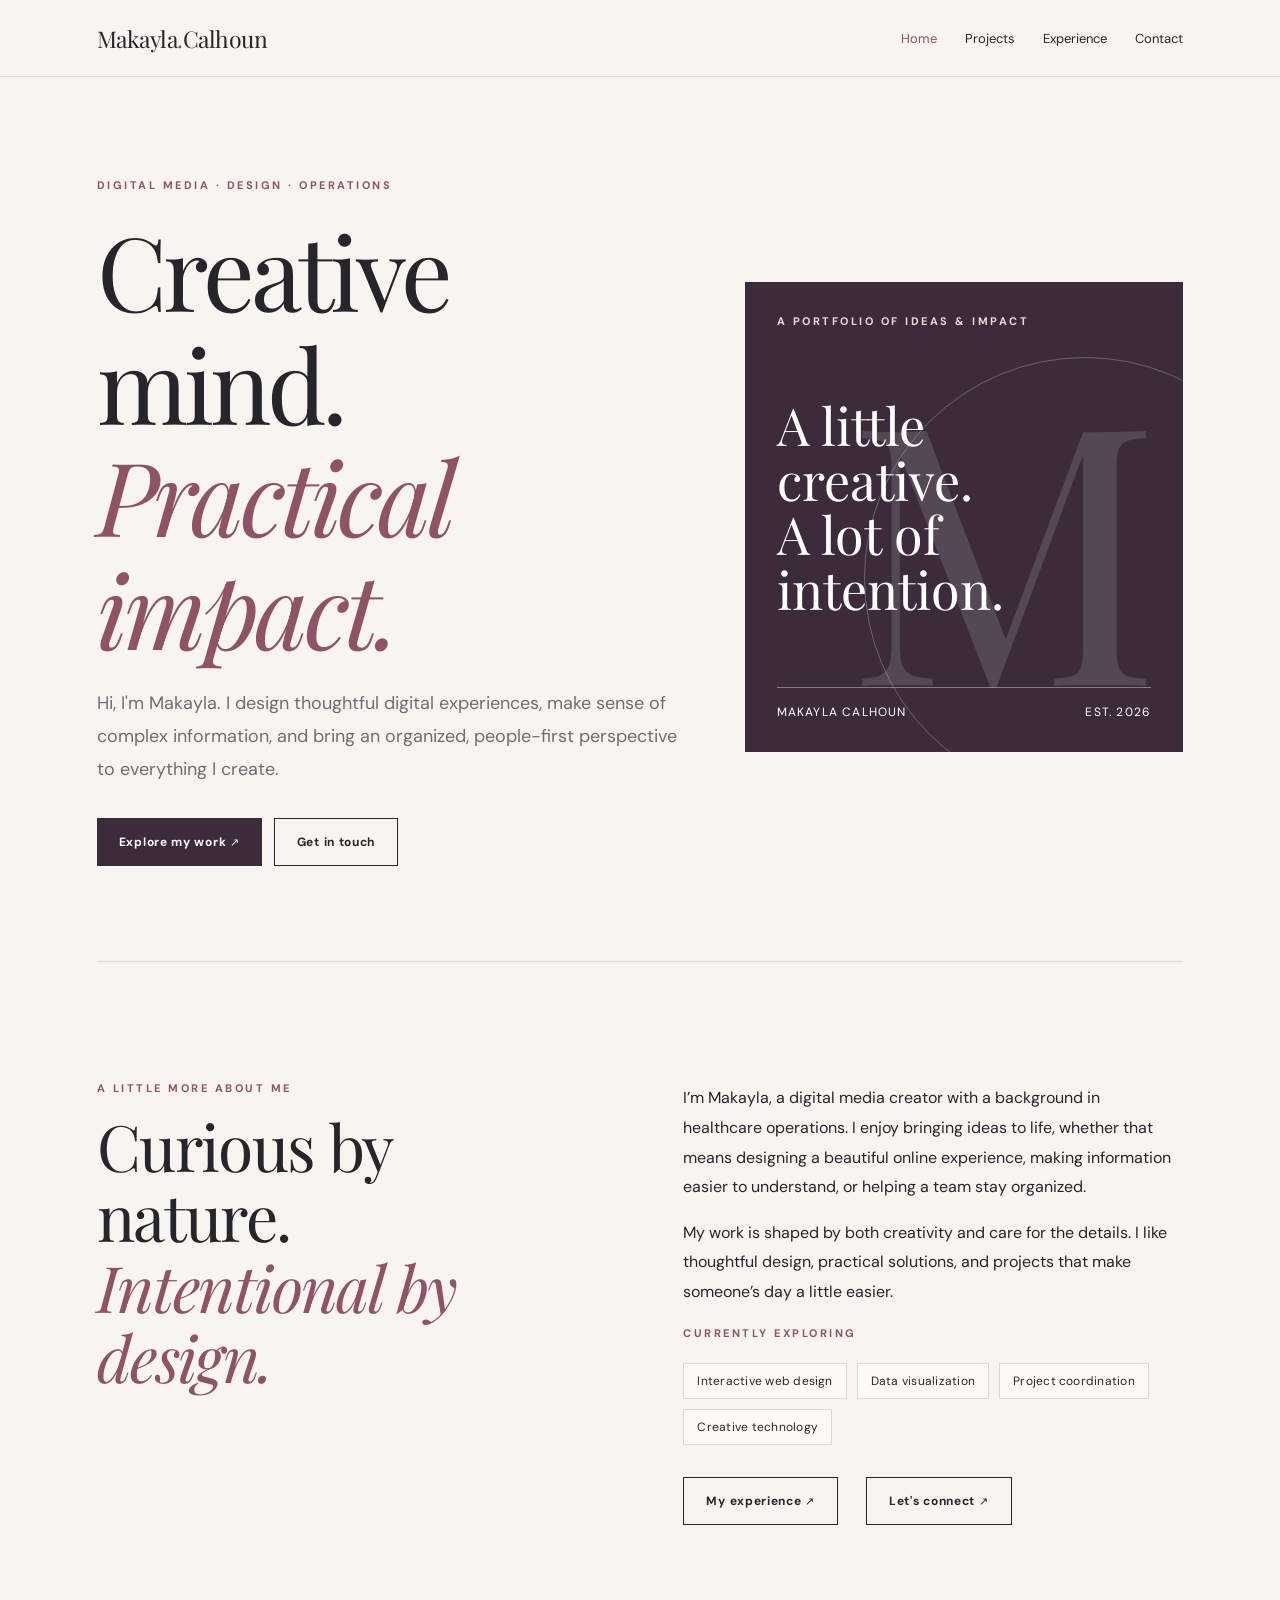
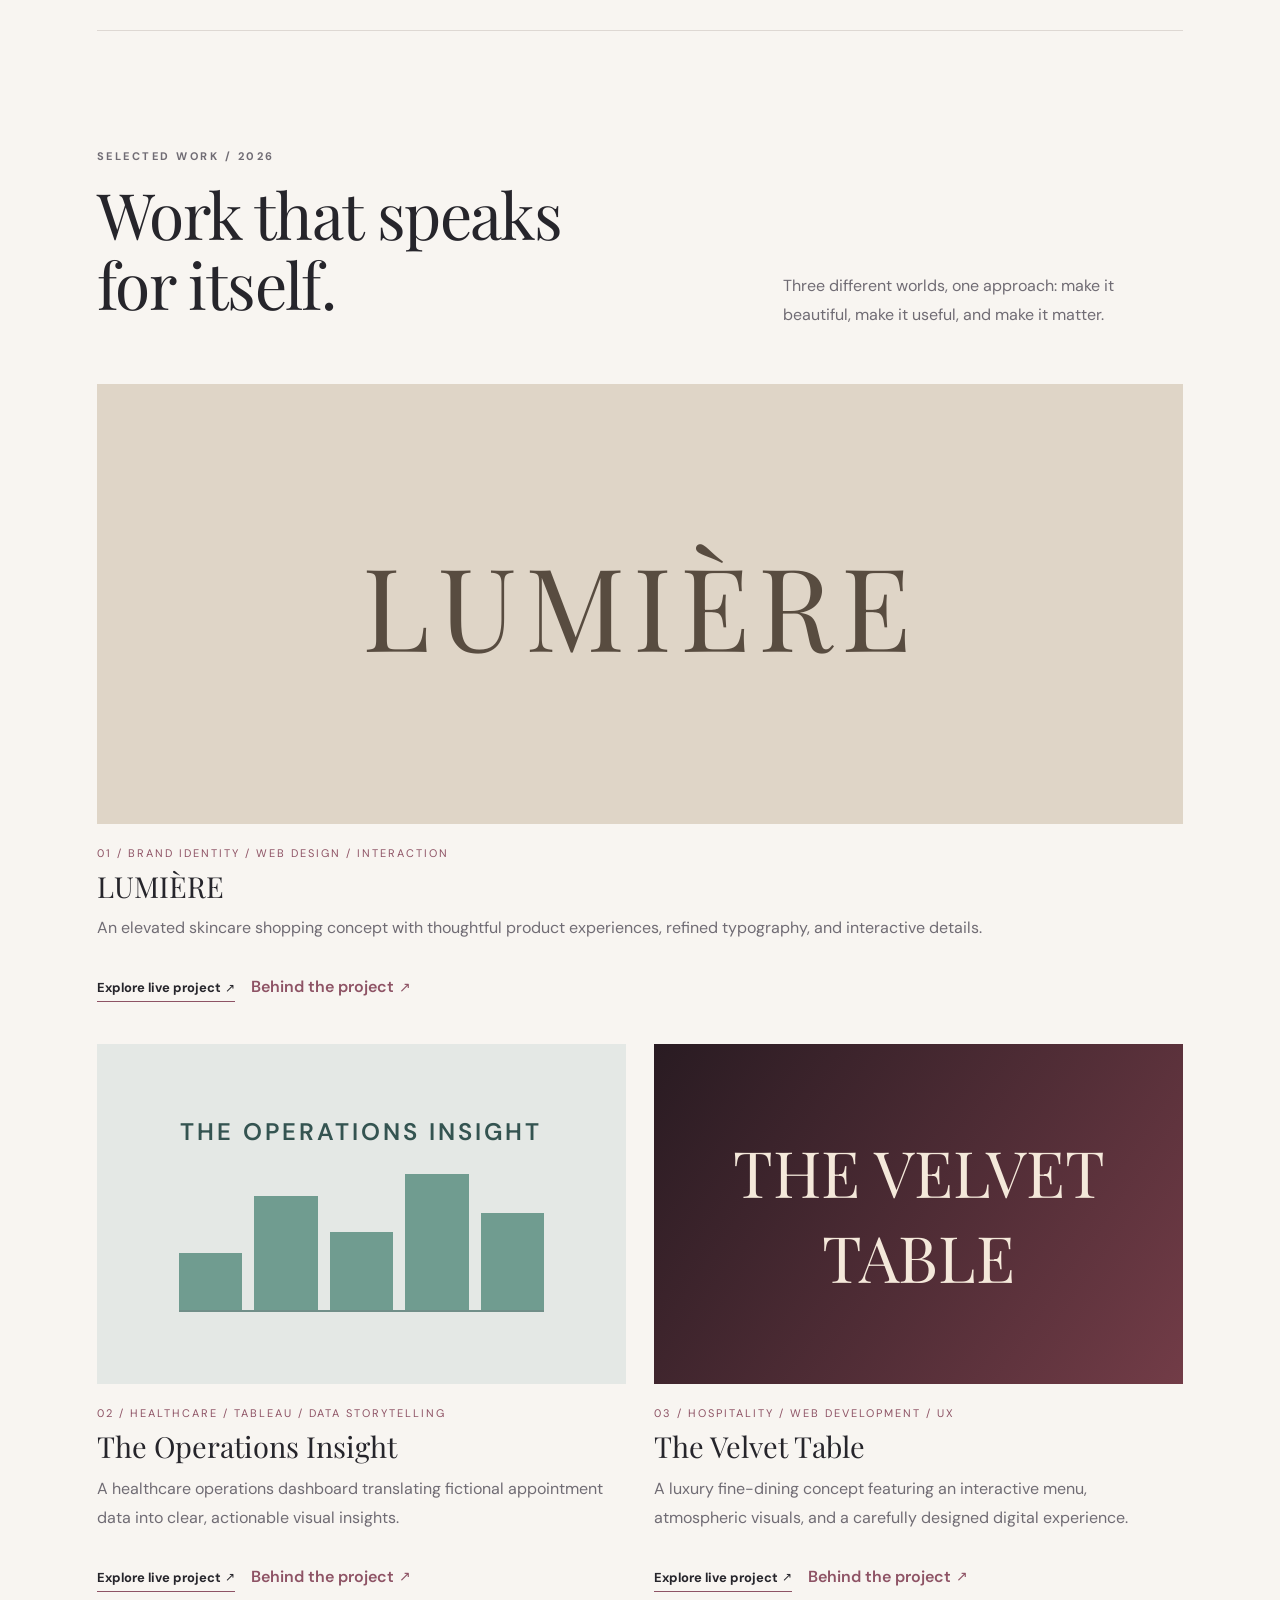
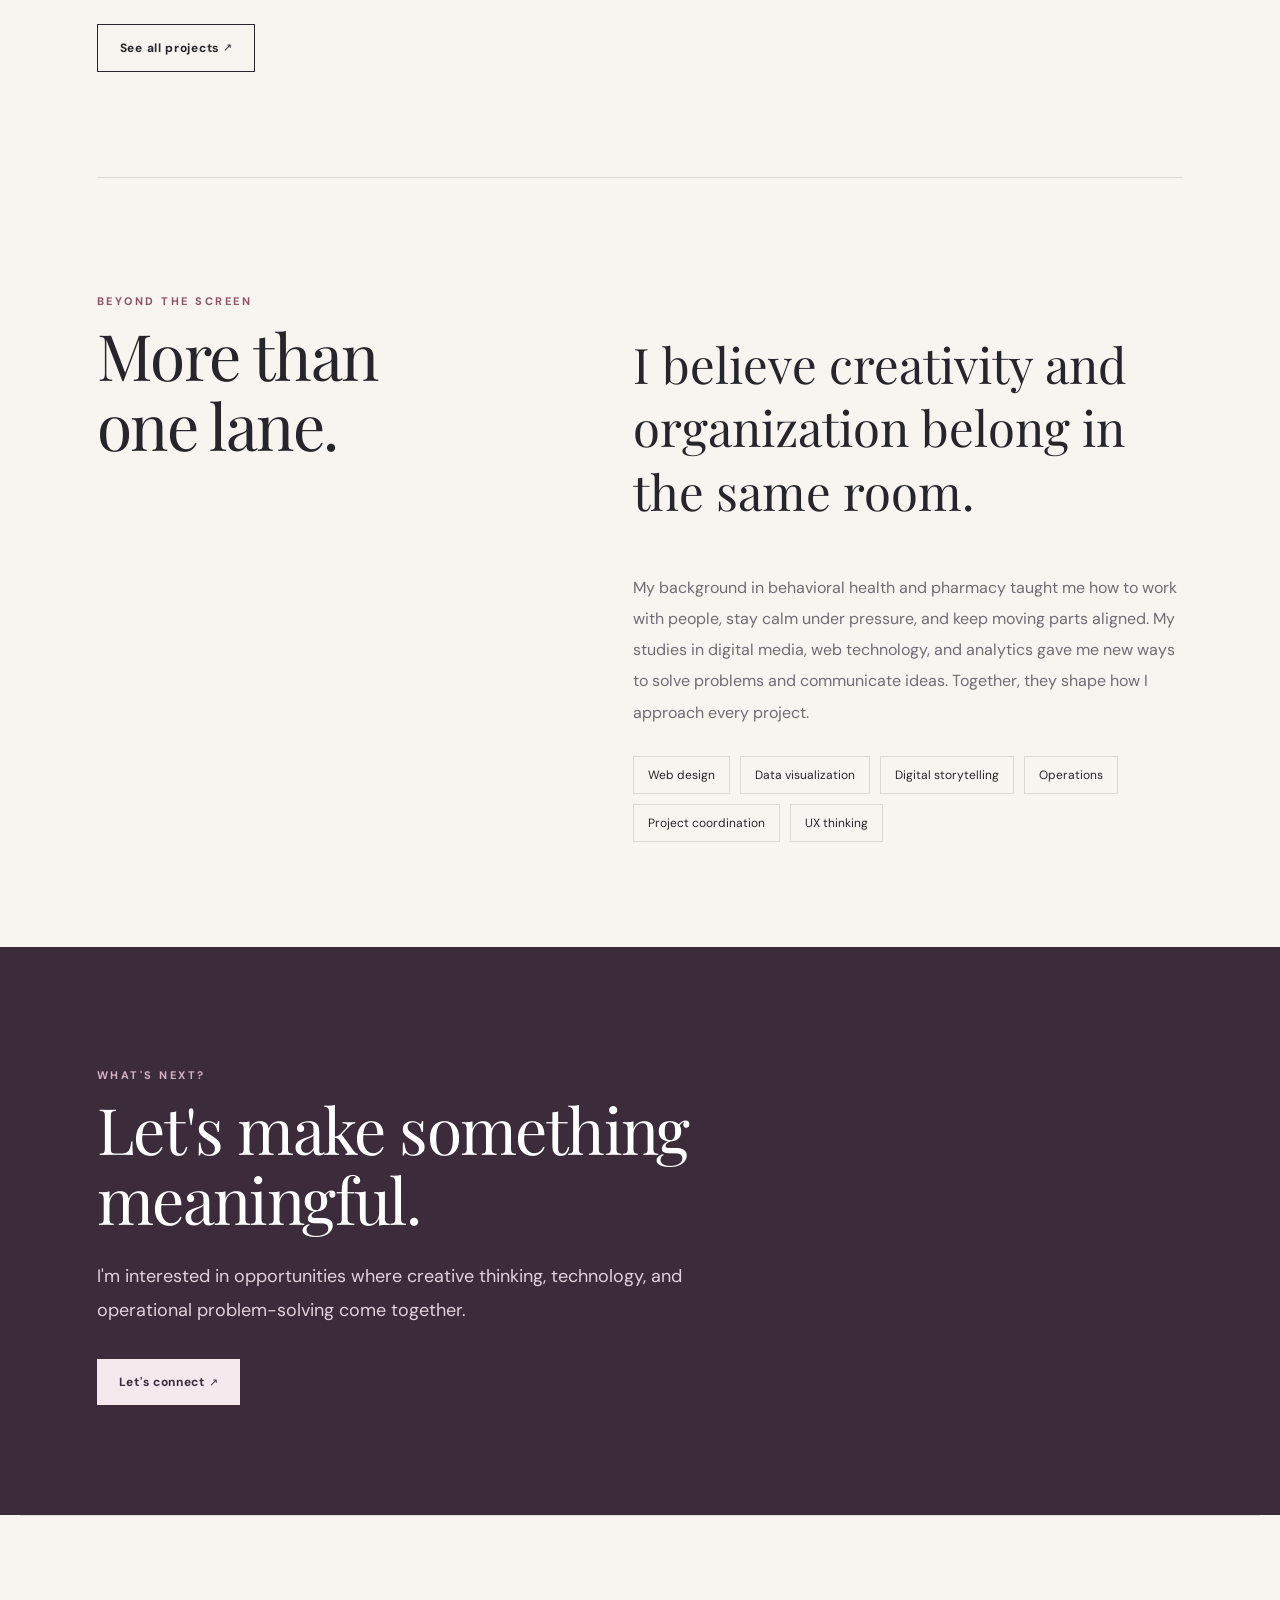
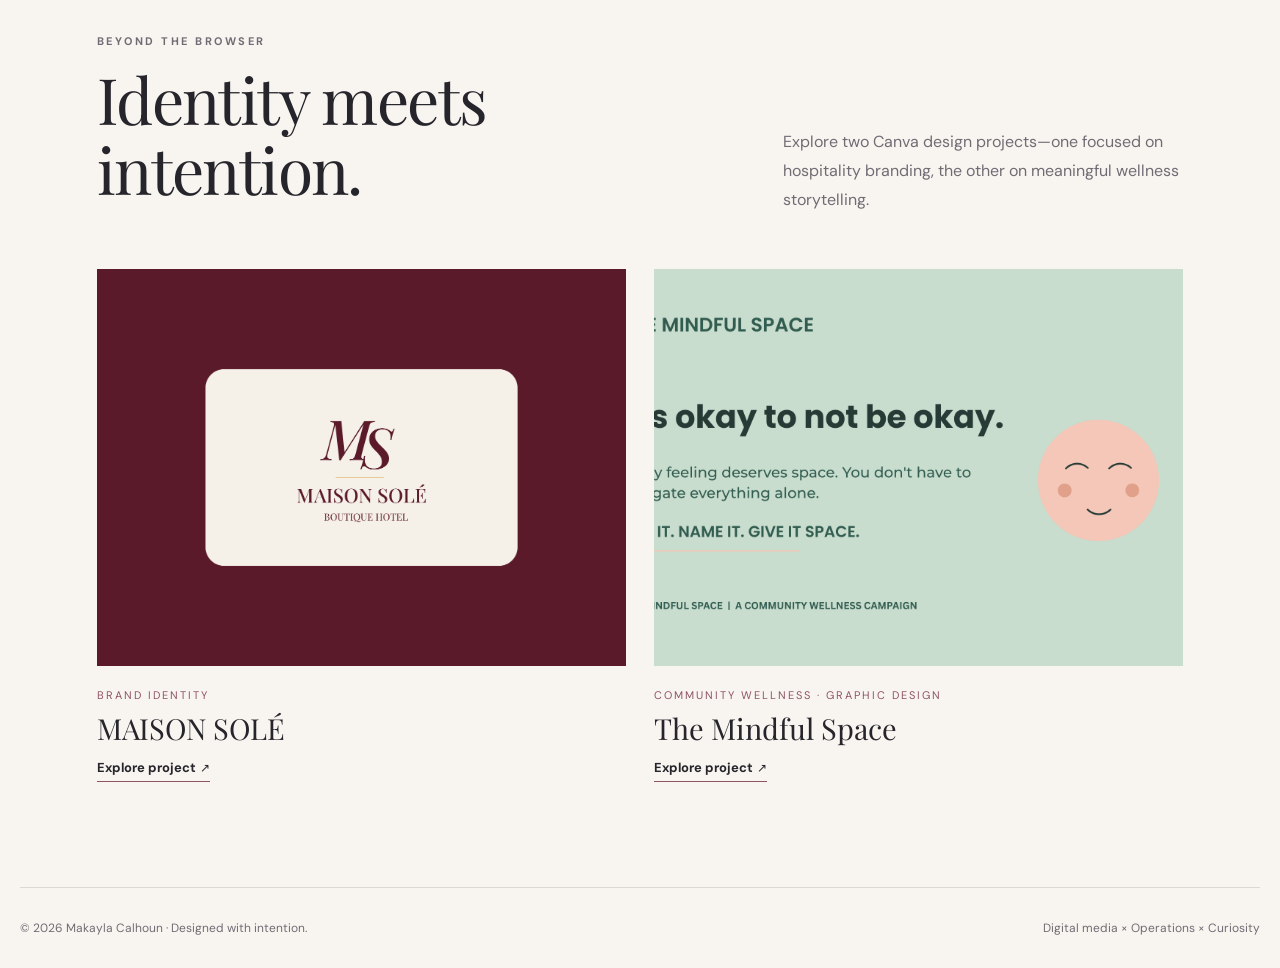
==== commit a75286c8: "Update index.html" ====
--- a/index.html
+++ b/index.html
@@ -1,3 +1,83 @@
 <!DOCTYPE html>
+<html lang="en"><head><meta charset="utf-8"/><meta content="width=device-width,initial-scale=1" name="viewport"/><meta content="Makayla Calhoun — digital design, web development, data visualization and operations portfolio." name="description"/><title>Creative Portfolio | Makayla Calhoun</title><link href="css/styles.css" rel="stylesheet"/></head><body><header class="topbar"><div class="shell nav"><a class="logo" href="index.html">Makayla<span>.</span>Calhoun</a><button aria-expanded="false" aria-label="Toggle navigation" class="menu-toggle">Menu ☰</button><nav aria-label="Main navigation" class="links"><a class="active" href="index.html">Home</a><a class="" href="projects.html">Projects</a><a class="" href="experience.html">Experience</a><a class="" href="contact.html">Contact</a></nav></div></header><main><div class="shell"><section class="hero"><div class="reveal"><p class="eyebrow">Digital media · Design · Operations</p><h1>Creative mind.<br/><em>Practical impact.</em></h1><p class="lead">Hi, I'm Makayla. I design thoughtful digital experiences, make sense of complex information, and bring an organized, people-first perspective to everything I create.</p><div class="buttons"><a class="button" href="projects.html">Explore my work ↗</a><a class="button outline" href="contact.html">Get in touch</a></div></div><div class="hero-visual reveal"><div class="eyebrow" style="color:#f1d7df">A portfolio of ideas &amp; impact</div><div class="visual-title">A little<br/>creative.<br/>A lot of<br/>intention.</div><div class="visual-footer"><span>MAKAYLA CALHOUN</span><span>EST. 2026</span></div></div></section><section class="section about-feature reveal" id="about"><div><p class="eyebrow">A little more about me</p><h2>Curious by nature.<br/><em>Intentional by design.</em></h2></div><div><p>I’m Makayla, a digital media creator with a background in healthcare operations. I enjoy bringing ideas to life, whether that means designing a beautiful online experience, making information easier to understand, or helping a team stay organized.</p><p>My work is shaped by both creativity and care for the details. I like thoughtful design, practical solutions, and projects that make someone’s day a little easier.</p><p class="eyebrow">Currently exploring</p><div class="interest-tags"><span>Interactive web design</span><span>Data visualization</span><span>Project coordination</span><span>Creative technology</span></div><div class="buttons"><a class="button outline" href="experience.html">My experience ↗</a><a class="button outline" href="contact.html">Let's connect ↗</a></div></div></section><section class="section" id="work"><div class="section-heading"><div><p class="eyebrow">Selected work / 2026</p><h2>Work that speaks<br/>for itself.</h2></div><p>Three different worlds, one approach: make it beautiful, make it useful, and make it matter.</p></div><div class="project-grid"><article class="project-card reveal"><a aria-label="Open LUMIÈRE" href="https://makaylacalhoun102-dot.github.io/lumiere-skincare/" rel="noopener noreferrer" target="_blank"><div class="project-art art-lumiere"></div></a><p class="project-meta">01 / Brand identity / Web design / Interaction</p><h3>LUMIÈRE</h3><p class="project-desc">An elevated skincare shopping concept with thoughtful product experiences, refined typography, and interactive details.</p><a class="text-link" href="https://makaylacalhoun102-dot.github.io/lumiere-skincare/" rel="noopener noreferrer" target="_blank">Explore live project ↗</a><a class="case-text-link" href="case-lumiere.html">Behind the project ↗</a></article><article class="project-card reveal"><a aria-label="Open The Operations Insight" href="https://public.tableau.com/app/profile/makayla.calhoun/viz/heOperationsInsightHealthcareAnalyticsDashboard/Dashboard1?publish=yes" rel="noopener noreferrer" target="_blank"><div class="project-art art-data"><div class="mini-bars"><i style="--h:40%"></i><i style="--h:80%"></i><i style="--h:55%"></i><i style="--h:95%"></i><i style="--h:68%"></i></div></div></a><p class="project-meta">02 / Healthcare / Tableau / Data storytelling</p><h3>The Operations Insight</h3><p class="project-desc">A healthcare operations dashboard translating fictional appointment data into clear, actionable visual insights.</p><a class="text-link" href="https://public.tableau.com/app/profile/makayla.calhoun/viz/heOperationsInsightHealthcareAnalyticsDashboard/Dashboard1?publish=yes" rel="noopener noreferrer" target="_blank">Explore live project ↗</a><a class="case-text-link" href="case-operations.html">Behind the project ↗</a></article><article class="project-card reveal"><a aria-label="Open The Velvet Table" href="https://makaylacalhoun102-dot.github.io/the-velvet-table/" rel="noopener noreferrer" target="_blank"><div class="project-art art-table"></div></a><p class="project-meta">03 / Hospitality / Web development / UX</p><h3>The Velvet Table</h3><p class="project-desc">A luxury fine-dining concept featuring an interactive menu, atmospheric visuals, and a carefully designed digital experience.</p><a class="text-link" href="https://makaylacalhoun102-dot.github.io/the-velvet-table/" rel="noopener noreferrer" target="_blank">Explore live project ↗</a><a class="case-text-link" href="case-velvet.html">Behind the project ↗</a></article></div><div class="buttons"><a class="button outline" href="projects.html">See all projects ↗</a></div></section><section class="section about-grid"><div><p class="eyebrow">Beyond the screen</p><h2>More than<br/>one lane.</h2></div><div><p class="about-statement">I believe creativity and organization belong in the same room.</p><p class="about-copy">My background in behavioral health and pharmacy taught me how to work with people, stay calm under pressure, and keep moving parts aligned. My studies in digital media, web technology, and analytics gave me new ways to solve problems and communicate ideas. Together, they shape how I approach every project.</p><div class="skill-row"><span>Web design</span><span>Data visualization</span><span>Digital storytelling</span><span>Operations</span><span>Project coordination</span><span>UX thinking</span></div></div></section></div><section class="dark-section"><div class="shell"><p class="eyebrow">What's next?</p><h2>Let's make something<br/>meaningful.</h2><p class="lead">I'm interested in opportunities where creative thinking, technology, and operational problem-solving come together.</p><div class="buttons"><a class="button" href="contact.html" style="background:#f5e9ed;color:#3c2c3b">Let's connect ↗</a></div></div></section><section class="section canva-home"><div class="section-heading"><div><p class="eyebrow">Beyond the browser</p><h2>Identity meets intention.</h2></div><p>Explore two Canva design projects—one focused on hospitality branding, the other on meaningful wellness storytelling.</p></div><div class="canva-grid"><article class="canva-card"><a class="canva-preview" href="case-maison.html"><img alt="MAISON SOLÉ boutique hotel identity" loading="lazy" src="img/canva/maison-3.png"/></a><p class="project-meta">Brand identity</p><h3>MAISON SOLÉ</h3><a class="text-link" href="case-maison.html">Explore project ↗</a></article><article class="canva-card"><a class="canva-preview" href="case-mindful.html"><img alt="The Mindful Space community wellness campaign graphic, It’s okay to not be okay" loading="lazy" src="img/canva/mindful-community-wellness.png"/></a><p class="project-meta">Community wellness · Graphic design</p><h3>The Mindful Space</h3><a class="text-link" href="case-mindful.html">Explore project ↗</a></article></div></section></main><footer class="shell footer"><span>© 2026 Makayla Calhoun · Designed with intention.</span><span>Digital media × Operations × Curiosity</span></footer><script defer="" src="js/main.js"></script></body></html>
 
-<html lang="en"><head><meta charset="utf-8"/><meta content="width=device-width,initial-scale=1" name="viewport"/><meta content="Makayla Calhoun — digital design, web development, data visualization and operations portfolio." name="description"/><title>Creative Portfolio | Makayla Calhoun</title><link href="css/styles.css" rel="stylesheet"/></head><body><header class="topbar"><div class="shell nav"><a class="logo" href="index.html">Makayla<span>.</span>Calhoun</a><button aria-expanded="false" aria-label="Toggle navigation" class="menu-toggle">Menu ☰</button><nav aria-label="Main navigation" class="links"><a class="active" href="index.html">Home</a><a class="" href="projects.html">Projects</a><a class="" href="experience.html">Experience</a><a class="" href="contact.html">Contact</a></nav></div></header><main><div class="shell"><section class="hero"><div class="reveal"><p class="eyebrow">Digital media · Design · Operations</p><h1>Creative mind.<br/><em>Practical impact.</em></h1><p class="lead">Hi, I'm Makayla. I design thoughtful digital experiences, make sense of complex information, and bring an organized, people-first perspective to everything I create.</p><div class="buttons"><a class="button" href="projects.html">Explore my work ↗</a><a class="button outline" href="contact.html">Get in touch</a></div></div><div class="hero-visual reveal"><div class="eyebrow" style="color:#f1d7df">A portfolio of ideas &amp; impact</div><div class="visual-title">A little<br/>creative.<br/>A lot of<br/>intention.</div><div class="visual-footer"><span>MAKAYLA CALHOUN</span><span>EST. 2026</span></div></div></section><section class="section about-feature reveal" id="about"><div><p class="eyebrow">A little more about me</p><h2>Curious by nature.<br/><em>Intentional by design.</em></h2></div><div><p>I’m Makayla, a digital media creator with a background in healthcare operations. I enjoy bringing ideas to life, whether that means designing a beautiful online experience, making information easier to understand, or helping a team stay organized.</p><p>My work is shaped by both creativity and care for the details. I like thoughtful design, practical solutions, and projects that make someone’s day a little easier.</p><p class="eyebrow">Currently exploring</p><div class="interest-tags"><span>Interactive web design</span><span>Data visualization</span><span>Project coordination</span><span>Creative technology</span></div><div class="buttons"><a class="button outline" href="experience.html">My experience ↗</a><a class="button outline" href="contact.html">Let's connect ↗</a></div></div></section><section class="section" id="work"><div class="section-heading"><div><p class="eyebrow">Selected work / 2026</p><h2>Work that speaks<br/>for itself.</h2></div><p>Three different worlds, one approach: make it beautiful, make it useful, and make it matter.</p></div><div class="project-grid"><article class="project-card reveal"><a aria-label="Open LUMIÈRE" href="https://makaylacalhoun102-dot.github.io/lumiere-skincare/" rel="noopener noreferrer" target="_blank"><div class="project-art art-lumiere"></div></a><p class="project-meta">01 / Brand identity / Web design / Interaction</p><h3>LUMIÈRE</h3><p class="project-desc">An elevated skincare shopping concept with thoughtful product experiences, refined typography, and interactive details.</p><a class="text-link" href="https://makaylacalhoun102-dot.github.io/lumiere-skincare/" rel="noopener noreferrer" target="_blank">Explore live project ↗</a><a class="case-text-link" href="case-lumiere.html">Behind the project ↗</a></article><article class="project-card reveal"><a aria-label="Open The Operations Insight" href="https://public.tableau.com/app/profile/makayla.calhoun/viz/heOperationsInsightHealthcareAnalyticsDashboard/Dashboard1?publish=yes" rel="noopener noreferrer" target="_blank"><div class="project-art art-data"><div class="mini-bars"><i style="--h:40%"></i><i style="--h:80%"></i><i style="--h:55%"></i><i style="--h:95%"></i><i style="--h:68%"></i></div></div></a><p class="project-meta">02 / Healthcare / Tableau / Data storytelling</p><h3>The Operations Insight</h3><p class="project-desc">A healthcare operations dashboard translating fictional appointment data into clear, actionable visual insights.</p><a class="text-link" href="https://public.tableau.com/app/profile/makayla.calhoun/viz/heOperationsInsightHealthcareAnalyticsDashboard/Dashboard1?publish=yes" rel="noopener noreferrer" target="_blank">Explore live project ↗</a><a class="case-text-link" href="case-operations.html">Behind the project ↗</a></article><article class="project-card reveal"><a aria-label="Open The Velvet Table" href="https://makaylacalhoun102-dot.github.io/the-velvet-table/" rel="noopener noreferrer" target="_blank"><div class="project-art art-table"></div></a><p class="project-meta">03 / Hospitality / Web development / UX</p><h3>The Velvet Table</h3><p class="project-desc">A luxury fine-dining concept featuring an interactive menu, atmospheric visuals, and a carefully designed digital experience.</p><a class="text-link" href="https://makaylacalhoun102-dot.github.io/the-velvet-table/" rel="noopener noreferrer" target="_blank">Explore live project ↗</a><a class="case-text-link" href="case-velvet.html">Behind the project ↗</a></article></div><div class="buttons"><a class="button outline" href="projects.html">See all projects ↗</a></div></section><section class="section about-grid"><div><p class="eyebrow">Beyond the screen</p><h2>More than<br/>one lane.</h2></div><div><p class="about-statement">I believe creativity and organization belong in the same room.</p><p class="about-copy">My background in behavioral health and pharmacy taught me how to work with people, stay calm under pressure, and keep moving parts aligned. My studies in digital media, web technology, and analytics gave me new ways to solve problems and communicate ideas. Together, they shape how I approach every project.</p><div class="skill-row"><span>Web design</span><span>Data visualization</span><span>Digital storytelling</span><span>Operations</span><span>Project coordination</span><span>UX thinking</span></div></div></section></div><section class="dark-section"><div class="shell"><p class="eyebrow">What's next?</p><h2>Let's make something<br/>meaningful.</h2><p class="lead">I'm interested in opportunities where creative thinking, technology, and operational problem-solving come together.</p><div class="buttons"><a class="button" href="contact.html" style="background:#f5e9ed;color:#3c2c3b">Let's connect ↗</a></div></div></section><section class="section canva-home"><div class="section-heading"><div><p class="eyebrow">Beyond the browser</p><h2>Identity meets intention.</h2></div><p>Explore two Canva design projects—one focused on hospitality branding, the other on meaningful wellness storytelling.</p></div><div class="canva-grid"><article class="canva-card"><a class="canva-preview" href="case-maison.html"><img alt="MAISON SOLÉ boutique hotel identity" loading="lazy" src="img/canva/maison-3.png"/></a><p class="project-meta">Brand identity</p><h3>MAISON SOLÉ</h3><a class="text-link" href="case-maison.html">Explore project ↗</a></article><article class="canva-card"><a class="canva-preview" href="case-mindful.html"><img alt="The Mindful Space community wellness campaign graphic, It’s okay to not be okay" loading="lazy" src="img/canva/mindful-community-wellness.png"/></a><p class="project-meta">Community wellness · Graphic design</p><h3>The Mindful Space</h3><a class="text-link" href="case-mindful.html">Explore project ↗</a></article></div></section></main><footer class="shell footer"><span>© 2026 Makayla Calhoun · Designed with intention.</span><span>Digital media × Operations × Curiosity</span></footer><script defer="" src="js/main.js"></script></body></html>+<style>
+/* Portfolio mobile link and arrow fixes */
+.portfolio-arrow-fix {
+  display: inline-block !important;
+  margin-left: 0.35em;
+  font-family: Arial, Helvetica, sans-serif !important;
+  font-size: 0.9em;
+  font-weight: 400;
+  line-height: 1;
+  vertical-align: baseline;
+  font-variant-emoji: text;
+  white-space: nowrap;
+}
+
+/* Improve spacing between neighboring links */
+a:has(.portfolio-arrow-fix) {
+  display: inline-flex;
+  align-items: center;
+  flex-wrap: nowrap;
+  gap: 0;
+  max-width: 100%;
+  text-decoration-skip-ink: auto;
+}
+
+a:has(.portfolio-arrow-fix) + a:has(.portfolio-arrow-fix) {
+  margin-left: 16px;
+}
+
+@media (max-width: 600px) {
+  a:has(.portfolio-arrow-fix) {
+    margin-bottom: 12px;
+  }
+}
+</style>
+
+<script>
+document.addEventListener("DOMContentLoaded", function () {
+  const selectors = [
+    "a"
+  ];
+
+  document.querySelectorAll(selectors.join(",")).forEach(function (link) {
+    const text = link.textContent || "";
+
+    if (!/[↗➡🔗]/u.test(text)) return;
+
+    const walker = document.createTreeWalker(
+      link,
+      NodeFilter.SHOW_TEXT
+    );
+
+    const textNodes = [];
+    while (walker.nextNode()) {
+      textNodes.push(walker.currentNode);
+    }
+
+    textNodes.forEach(function (node) {
+      const original = node.textContent;
+      const cleaned = original.replace(
+        /[↗➡🔗]\uFE0F?/gu,
+        ""
+      );
+
+      if (cleaned === original) return;
+
+      node.textContent = cleaned.replace(/\s+$/, "");
+
+      const arrow = document.createElement("span");
+      arrow.className = "portfolio-arrow-fix";
+      arrow.textContent = "\u2197\uFE0E";
+      arrow.setAttribute("aria-hidden", "true");
+
+      node.parentNode.insertBefore(
+        arrow,
+        node.nextSibling
+      );
+    });
+  });
+});
+</script>
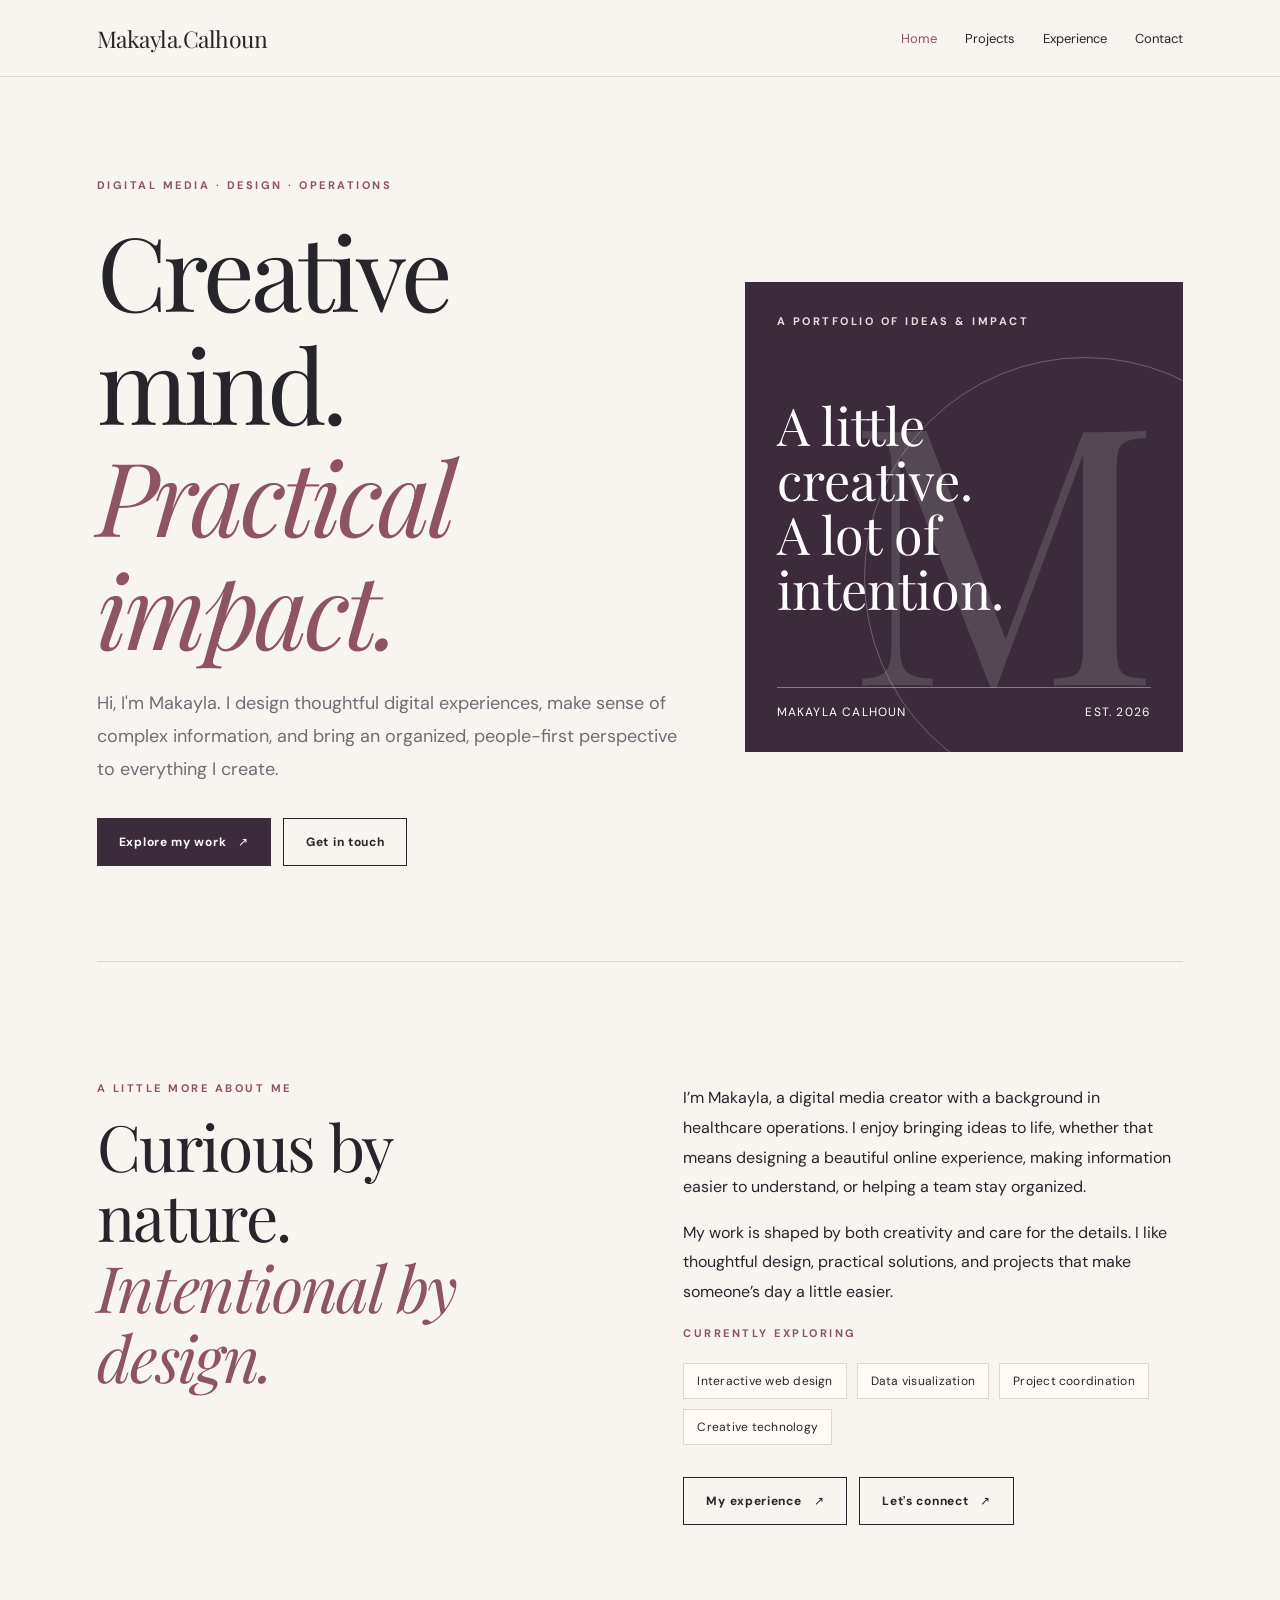
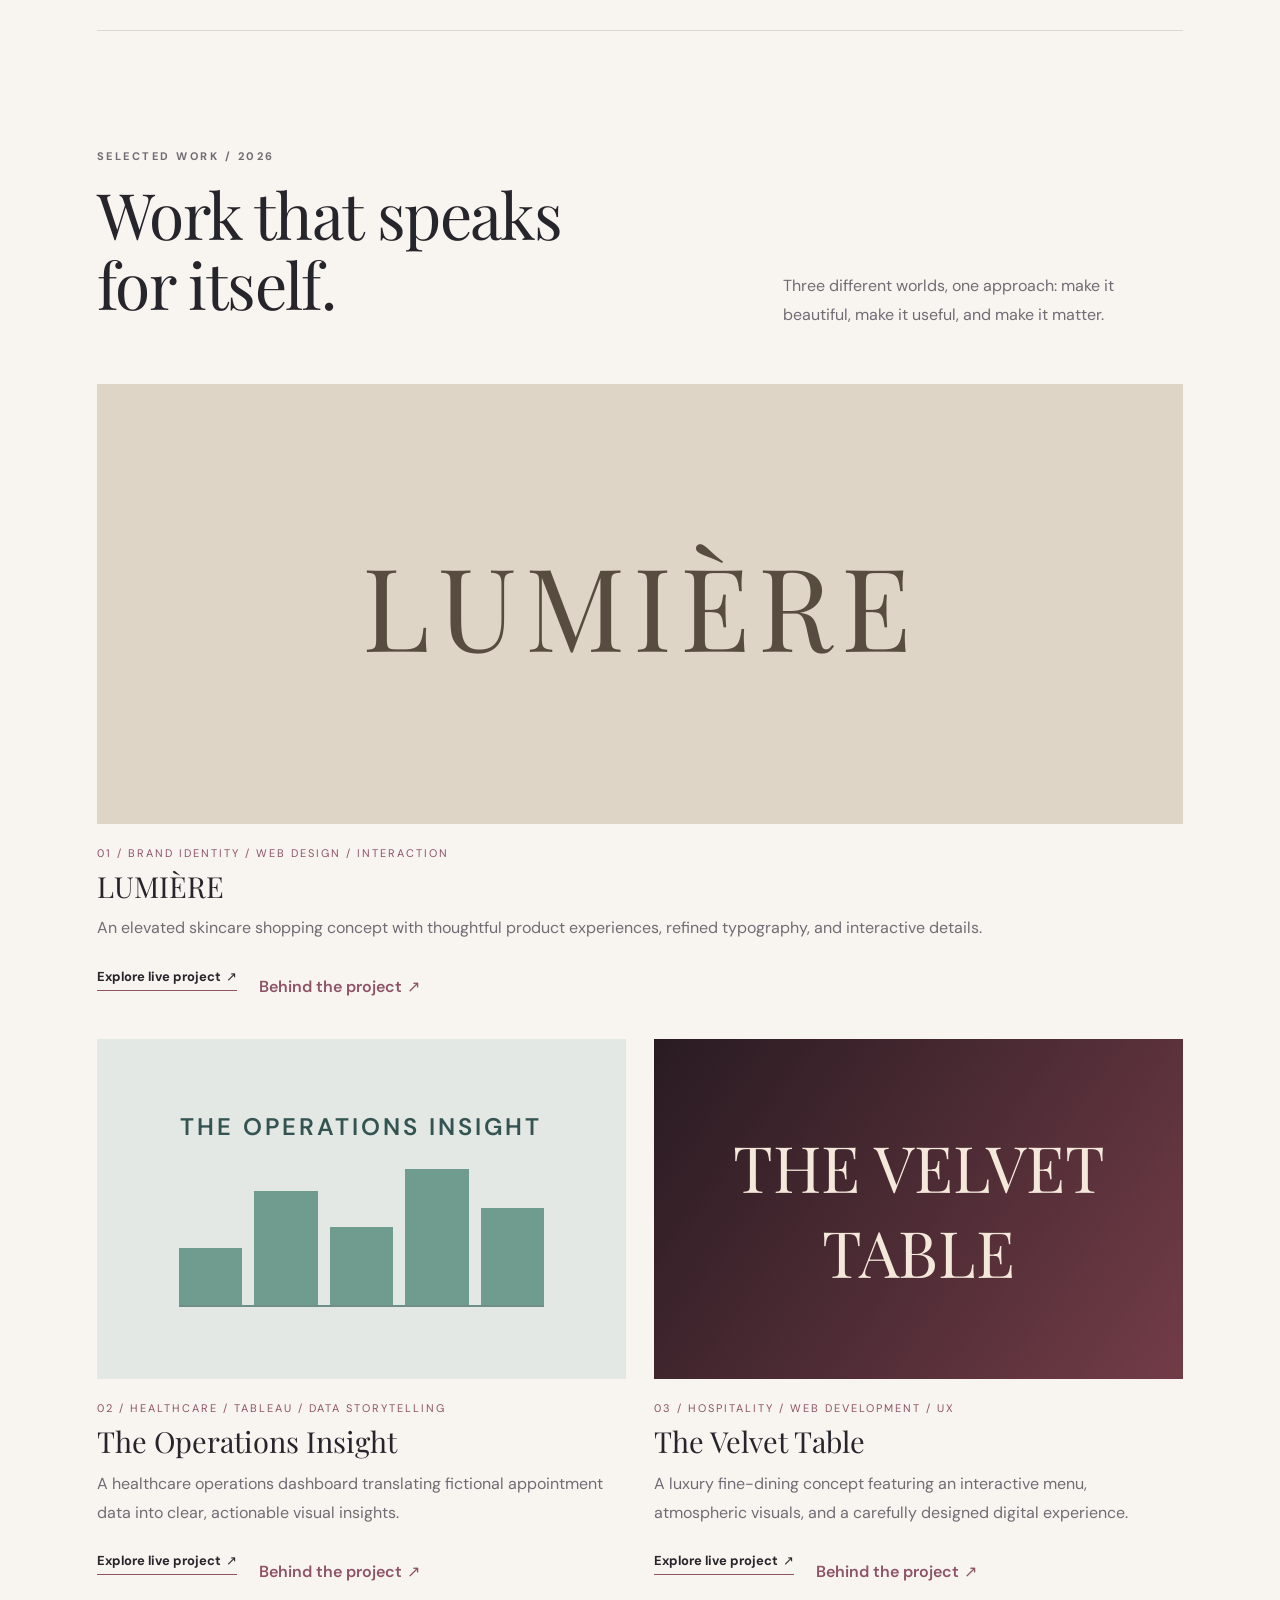
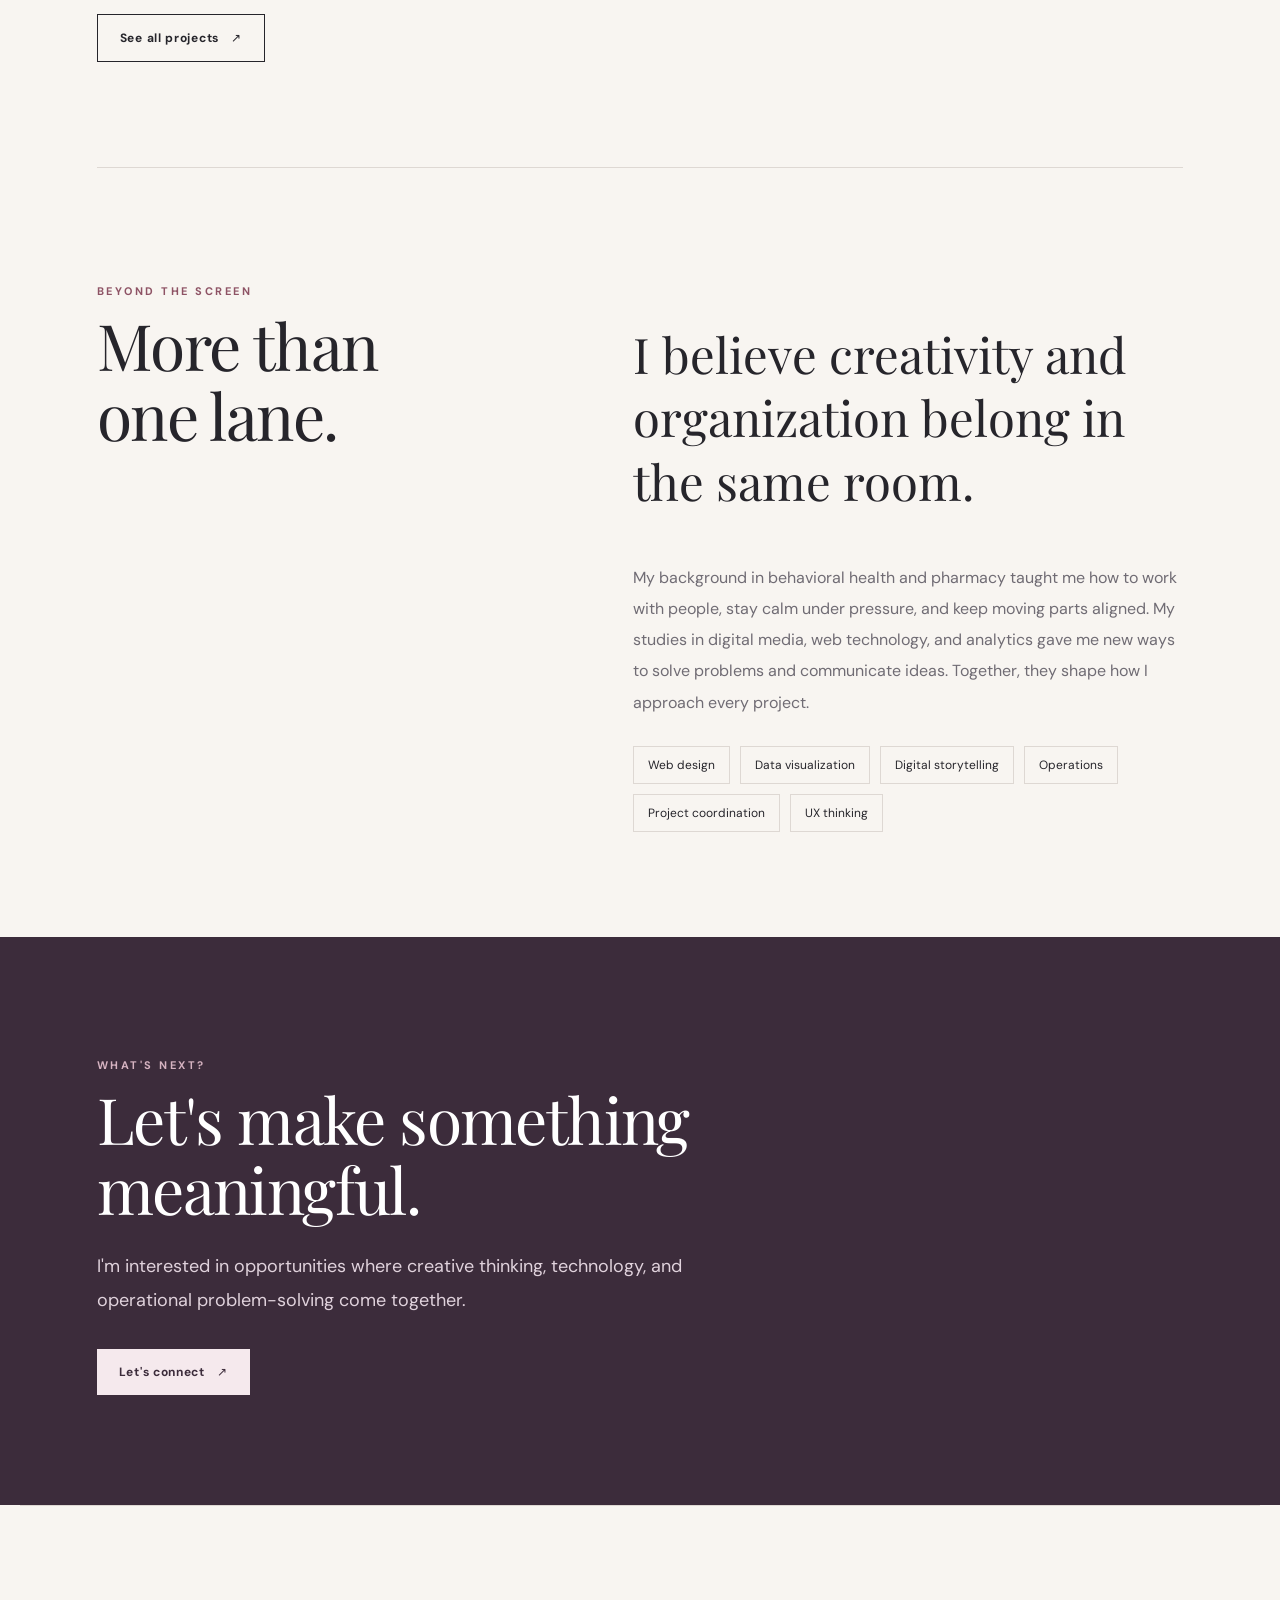
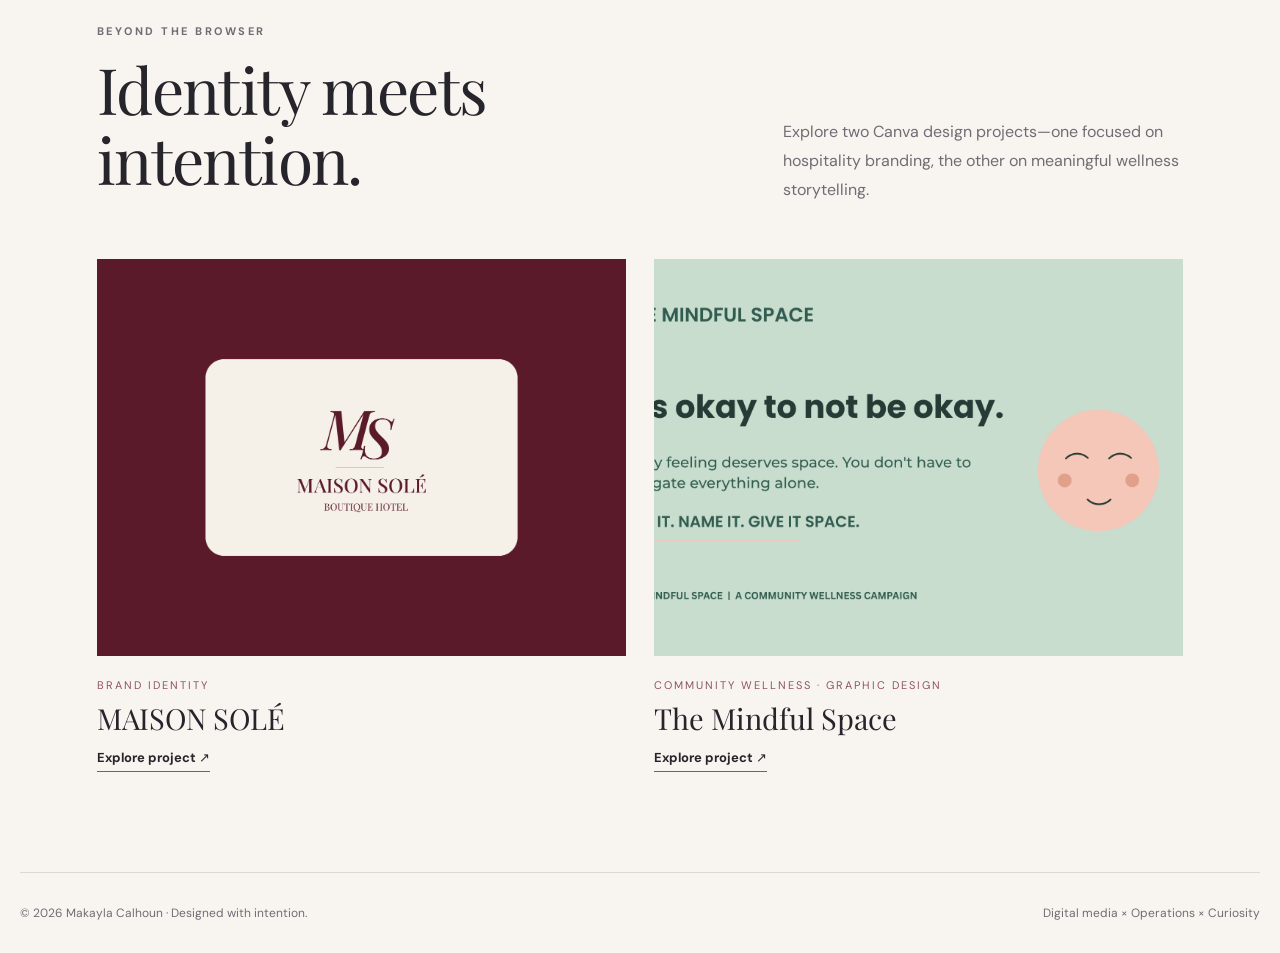
==== commit b1843e5f: "Update index.html" ====
--- a/index.html
+++ b/index.html
@@ -1,83 +1,195 @@
 <!DOCTYPE html>
-<html lang="en"><head><meta charset="utf-8"/><meta content="width=device-width,initial-scale=1" name="viewport"/><meta content="Makayla Calhoun — digital design, web development, data visualization and operations portfolio." name="description"/><title>Creative Portfolio | Makayla Calhoun</title><link href="css/styles.css" rel="stylesheet"/></head><body><header class="topbar"><div class="shell nav"><a class="logo" href="index.html">Makayla<span>.</span>Calhoun</a><button aria-expanded="false" aria-label="Toggle navigation" class="menu-toggle">Menu ☰</button><nav aria-label="Main navigation" class="links"><a class="active" href="index.html">Home</a><a class="" href="projects.html">Projects</a><a class="" href="experience.html">Experience</a><a class="" href="contact.html">Contact</a></nav></div></header><main><div class="shell"><section class="hero"><div class="reveal"><p class="eyebrow">Digital media · Design · Operations</p><h1>Creative mind.<br/><em>Practical impact.</em></h1><p class="lead">Hi, I'm Makayla. I design thoughtful digital experiences, make sense of complex information, and bring an organized, people-first perspective to everything I create.</p><div class="buttons"><a class="button" href="projects.html">Explore my work ↗</a><a class="button outline" href="contact.html">Get in touch</a></div></div><div class="hero-visual reveal"><div class="eyebrow" style="color:#f1d7df">A portfolio of ideas &amp; impact</div><div class="visual-title">A little<br/>creative.<br/>A lot of<br/>intention.</div><div class="visual-footer"><span>MAKAYLA CALHOUN</span><span>EST. 2026</span></div></div></section><section class="section about-feature reveal" id="about"><div><p class="eyebrow">A little more about me</p><h2>Curious by nature.<br/><em>Intentional by design.</em></h2></div><div><p>I’m Makayla, a digital media creator with a background in healthcare operations. I enjoy bringing ideas to life, whether that means designing a beautiful online experience, making information easier to understand, or helping a team stay organized.</p><p>My work is shaped by both creativity and care for the details. I like thoughtful design, practical solutions, and projects that make someone’s day a little easier.</p><p class="eyebrow">Currently exploring</p><div class="interest-tags"><span>Interactive web design</span><span>Data visualization</span><span>Project coordination</span><span>Creative technology</span></div><div class="buttons"><a class="button outline" href="experience.html">My experience ↗</a><a class="button outline" href="contact.html">Let's connect ↗</a></div></div></section><section class="section" id="work"><div class="section-heading"><div><p class="eyebrow">Selected work / 2026</p><h2>Work that speaks<br/>for itself.</h2></div><p>Three different worlds, one approach: make it beautiful, make it useful, and make it matter.</p></div><div class="project-grid"><article class="project-card reveal"><a aria-label="Open LUMIÈRE" href="https://makaylacalhoun102-dot.github.io/lumiere-skincare/" rel="noopener noreferrer" target="_blank"><div class="project-art art-lumiere"></div></a><p class="project-meta">01 / Brand identity / Web design / Interaction</p><h3>LUMIÈRE</h3><p class="project-desc">An elevated skincare shopping concept with thoughtful product experiences, refined typography, and interactive details.</p><a class="text-link" href="https://makaylacalhoun102-dot.github.io/lumiere-skincare/" rel="noopener noreferrer" target="_blank">Explore live project ↗</a><a class="case-text-link" href="case-lumiere.html">Behind the project ↗</a></article><article class="project-card reveal"><a aria-label="Open The Operations Insight" href="https://public.tableau.com/app/profile/makayla.calhoun/viz/heOperationsInsightHealthcareAnalyticsDashboard/Dashboard1?publish=yes" rel="noopener noreferrer" target="_blank"><div class="project-art art-data"><div class="mini-bars"><i style="--h:40%"></i><i style="--h:80%"></i><i style="--h:55%"></i><i style="--h:95%"></i><i style="--h:68%"></i></div></div></a><p class="project-meta">02 / Healthcare / Tableau / Data storytelling</p><h3>The Operations Insight</h3><p class="project-desc">A healthcare operations dashboard translating fictional appointment data into clear, actionable visual insights.</p><a class="text-link" href="https://public.tableau.com/app/profile/makayla.calhoun/viz/heOperationsInsightHealthcareAnalyticsDashboard/Dashboard1?publish=yes" rel="noopener noreferrer" target="_blank">Explore live project ↗</a><a class="case-text-link" href="case-operations.html">Behind the project ↗</a></article><article class="project-card reveal"><a aria-label="Open The Velvet Table" href="https://makaylacalhoun102-dot.github.io/the-velvet-table/" rel="noopener noreferrer" target="_blank"><div class="project-art art-table"></div></a><p class="project-meta">03 / Hospitality / Web development / UX</p><h3>The Velvet Table</h3><p class="project-desc">A luxury fine-dining concept featuring an interactive menu, atmospheric visuals, and a carefully designed digital experience.</p><a class="text-link" href="https://makaylacalhoun102-dot.github.io/the-velvet-table/" rel="noopener noreferrer" target="_blank">Explore live project ↗</a><a class="case-text-link" href="case-velvet.html">Behind the project ↗</a></article></div><div class="buttons"><a class="button outline" href="projects.html">See all projects ↗</a></div></section><section class="section about-grid"><div><p class="eyebrow">Beyond the screen</p><h2>More than<br/>one lane.</h2></div><div><p class="about-statement">I believe creativity and organization belong in the same room.</p><p class="about-copy">My background in behavioral health and pharmacy taught me how to work with people, stay calm under pressure, and keep moving parts aligned. My studies in digital media, web technology, and analytics gave me new ways to solve problems and communicate ideas. Together, they shape how I approach every project.</p><div class="skill-row"><span>Web design</span><span>Data visualization</span><span>Digital storytelling</span><span>Operations</span><span>Project coordination</span><span>UX thinking</span></div></div></section></div><section class="dark-section"><div class="shell"><p class="eyebrow">What's next?</p><h2>Let's make something<br/>meaningful.</h2><p class="lead">I'm interested in opportunities where creative thinking, technology, and operational problem-solving come together.</p><div class="buttons"><a class="button" href="contact.html" style="background:#f5e9ed;color:#3c2c3b">Let's connect ↗</a></div></div></section><section class="section canva-home"><div class="section-heading"><div><p class="eyebrow">Beyond the browser</p><h2>Identity meets intention.</h2></div><p>Explore two Canva design projects—one focused on hospitality branding, the other on meaningful wellness storytelling.</p></div><div class="canva-grid"><article class="canva-card"><a class="canva-preview" href="case-maison.html"><img alt="MAISON SOLÉ boutique hotel identity" loading="lazy" src="img/canva/maison-3.png"/></a><p class="project-meta">Brand identity</p><h3>MAISON SOLÉ</h3><a class="text-link" href="case-maison.html">Explore project ↗</a></article><article class="canva-card"><a class="canva-preview" href="case-mindful.html"><img alt="The Mindful Space community wellness campaign graphic, It’s okay to not be okay" loading="lazy" src="img/canva/mindful-community-wellness.png"/></a><p class="project-meta">Community wellness · Graphic design</p><h3>The Mindful Space</h3><a class="text-link" href="case-mindful.html">Explore project ↗</a></article></div></section></main><footer class="shell footer"><span>© 2026 Makayla Calhoun · Designed with intention.</span><span>Digital media × Operations × Curiosity</span></footer><script defer="" src="js/main.js"></script></body></html>
-
-<style>
-/* Portfolio mobile link and arrow fixes */
-.portfolio-arrow-fix {
-  display: inline-block !important;
-  margin-left: 0.35em;
-  font-family: Arial, Helvetica, sans-serif !important;
-  font-size: 0.9em;
-  font-weight: 400;
-  line-height: 1;
-  vertical-align: baseline;
-  font-variant-emoji: text;
-  white-space: nowrap;
-}
-
-/* Improve spacing between neighboring links */
-a:has(.portfolio-arrow-fix) {
-  display: inline-flex;
-  align-items: center;
-  flex-wrap: nowrap;
-  gap: 0;
-  max-width: 100%;
-  text-decoration-skip-ink: auto;
-}
-
-a:has(.portfolio-arrow-fix) + a:has(.portfolio-arrow-fix) {
-  margin-left: 16px;
-}
-
-@media (max-width: 600px) {
-  a:has(.portfolio-arrow-fix) {
-    margin-bottom: 12px;
-  }
-}
-</style>
-
-<script>
-document.addEventListener("DOMContentLoaded", function () {
-  const selectors = [
-    "a"
-  ];
-
-  document.querySelectorAll(selectors.join(",")).forEach(function (link) {
-    const text = link.textContent || "";
-
-    if (!/[↗➡🔗]/u.test(text)) return;
-
-    const walker = document.createTreeWalker(
-      link,
-      NodeFilter.SHOW_TEXT
-    );
-
-    const textNodes = [];
-    while (walker.nextNode()) {
-      textNodes.push(walker.currentNode);
+<html lang="en">
+<head>
+  <meta charset="utf-8">
+  <meta name="viewport" content="width=device-width, initial-scale=1">
+  <meta name="description" content="Makayla Calhoun — digital design, web development, data visualization and operations portfolio.">
+  <title>Creative Portfolio | Makayla Calhoun</title>
+  <link rel="stylesheet" href="css/styles.css">
+  <style>
+    /* Targeted responsive fixes; original site styling stays in css/styles.css */
+    .project-card .project-actions {
+      display: flex;
+      flex-wrap: wrap;
+      align-items: center;
+      column-gap: 22px;
+      row-gap: 12px;
+      margin-top: 18px;
     }
-
-    textNodes.forEach(function (node) {
-      const original = node.textContent;
-      const cleaned = original.replace(
-        /[↗➡🔗]\uFE0F?/gu,
-        ""
-      );
-
-      if (cleaned === original) return;
-
-      node.textContent = cleaned.replace(/\s+$/, "");
-
-      const arrow = document.createElement("span");
-      arrow.className = "portfolio-arrow-fix";
-      arrow.textContent = "\u2197\uFE0E";
-      arrow.setAttribute("aria-hidden", "true");
-
-      node.parentNode.insertBefore(
-        arrow,
-        node.nextSibling
-      );
-    });
-  });
-});
-</script>
+    .project-card .project-actions a {
+      display: inline-flex;
+      align-items: baseline;
+      gap: 5px;
+      max-width: 100%;
+    }
+    .link-arrow {
+      font-family: Arial, Helvetica, sans-serif;
+      font-style: normal;
+      font-weight: 400;
+      font-variant-emoji: text;
+      line-height: 1;
+      white-space: nowrap;
+    }
+    @media (max-width: 768px) {
+      .about-grid {
+        display: grid;
+        grid-template-columns: minmax(0, 1fr);
+        align-items: start;
+        gap: 24px;
+        height: auto;
+        min-height: 0;
+      }
+      .about-grid > div {
+        min-width: 0;
+        width: 100%;
+        margin: 0;
+      }
+      .about-grid .about-statement {
+        margin-top: 0;
+      }
+      .about-grid .skill-row,
+      .about-feature .interest-tags {
+        display: flex;
+        flex-wrap: wrap;
+        align-items: flex-start;
+        gap: 10px;
+        max-width: 100%;
+      }
+      .about-grid .skill-row > *,
+      .about-feature .interest-tags > * {
+        box-sizing: border-box;
+        max-width: 100%;
+      }
+      .project-card .project-actions {
+        column-gap: 20px;
+        row-gap: 14px;
+      }
+    }
+  </style>
+</head>
+<body>
+  <header class="topbar">
+    <div class="shell nav">
+      <a class="logo" href="index.html">Makayla<span>.</span>Calhoun</a>
+      <button class="menu-toggle" aria-expanded="false" aria-label="Toggle navigation">Menu ☰</button>
+      <nav class="links" aria-label="Main navigation">
+        <a class="active" href="index.html">Home</a>
+        <a href="projects.html">Projects</a>
+        <a href="experience.html">Experience</a>
+        <a href="contact.html">Contact</a>
+      </nav>
+    </div>
+  </header>
+  <main>
+    <div class="shell">
+      <section class="hero">
+        <div class="reveal">
+          <p class="eyebrow">Digital media · Design · Operations</p>
+          <h1>Creative mind.<br><em>Practical impact.</em></h1>
+          <p class="lead">Hi, I'm Makayla. I design thoughtful digital experiences, make sense of complex information, and bring an organized, people-first perspective to everything I create.</p>
+          <div class="buttons">
+            <a class="button" href="projects.html">Explore my work <span class="link-arrow" aria-hidden="true">&#x2197;&#xFE0E;</span></a>
+            <a class="button outline" href="contact.html">Get in touch</a>
+          </div>
+        </div>
+        <div class="hero-visual reveal">
+          <div class="eyebrow" style="color:#f1d7df">A portfolio of ideas &amp; impact</div>
+          <div class="visual-title">A little<br>creative.<br>A lot of<br>intention.</div>
+          <div class="visual-footer"><span>MAKAYLA CALHOUN</span><span>EST. 2026</span></div>
+        </div>
+      </section>
+      <section class="section about-feature reveal" id="about">
+        <div>
+          <p class="eyebrow">A little more about me</p>
+          <h2>Curious by nature.<br><em>Intentional by design.</em></h2>
+        </div>
+        <div>
+          <p>I’m Makayla, a digital media creator with a background in healthcare operations. I enjoy bringing ideas to life, whether that means designing a beautiful online experience, making information easier to understand, or helping a team stay organized.</p>
+          <p>My work is shaped by both creativity and care for the details. I like thoughtful design, practical solutions, and projects that make someone’s day a little easier.</p>
+          <p class="eyebrow">Currently exploring</p>
+          <div class="interest-tags"><span>Interactive web design</span><span>Data visualization</span><span>Project coordination</span><span>Creative technology</span></div>
+          <div class="buttons">
+            <a class="button outline" href="experience.html">My experience <span class="link-arrow" aria-hidden="true">&#x2197;&#xFE0E;</span></a>
+            <a class="button outline" href="contact.html">Let's connect <span class="link-arrow" aria-hidden="true">&#x2197;&#xFE0E;</span></a>
+          </div>
+        </div>
+      </section>
+      <section class="section" id="work">
+        <div class="section-heading">
+          <div><p class="eyebrow">Selected work / 2026</p><h2>Work that speaks<br>for itself.</h2></div>
+          <p>Three different worlds, one approach: make it beautiful, make it useful, and make it matter.</p>
+        </div>
+        <div class="project-grid">
+          <article class="project-card reveal">
+            <a aria-label="Open LUMIÈRE" href="https://makaylacalhoun102-dot.github.io/lumiere-skincare/" rel="noopener noreferrer" target="_blank"><div class="project-art art-lumiere"></div></a>
+            <p class="project-meta">01 / Brand identity / Web design / Interaction</p>
+            <h3>LUMIÈRE</h3>
+            <p class="project-desc">An elevated skincare shopping concept with thoughtful product experiences, refined typography, and interactive details.</p>
+            <div class="project-actions">
+              <a class="text-link" href="https://makaylacalhoun102-dot.github.io/lumiere-skincare/" rel="noopener noreferrer" target="_blank">Explore live project <span class="link-arrow" aria-hidden="true">&#x2197;&#xFE0E;</span></a>
+              <a class="case-text-link" href="case-lumiere.html">Behind the project <span class="link-arrow" aria-hidden="true">&#x2197;&#xFE0E;</span></a>
+            </div>
+          </article>
+          <article class="project-card reveal">
+            <a aria-label="Open The Operations Insight" href="https://public.tableau.com/app/profile/makayla.calhoun/viz/heOperationsInsightHealthcareAnalyticsDashboard/Dashboard1?publish=yes" rel="noopener noreferrer" target="_blank"><div class="project-art art-data"><div class="mini-bars"><i style="--h:40%"></i><i style="--h:80%"></i><i style="--h:55%"></i><i style="--h:95%"></i><i style="--h:68%"></i></div></div></a>
+            <p class="project-meta">02 / Healthcare / Tableau / Data storytelling</p>
+            <h3>The Operations Insight</h3>
+            <p class="project-desc">A healthcare operations dashboard translating fictional appointment data into clear, actionable visual insights.</p>
+            <div class="project-actions">
+              <a class="text-link" href="https://public.tableau.com/app/profile/makayla.calhoun/viz/heOperationsInsightHealthcareAnalyticsDashboard/Dashboard1?publish=yes" rel="noopener noreferrer" target="_blank">Explore live project <span class="link-arrow" aria-hidden="true">&#x2197;&#xFE0E;</span></a>
+              <a class="case-text-link" href="case-operations.html">Behind the project <span class="link-arrow" aria-hidden="true">&#x2197;&#xFE0E;</span></a>
+            </div>
+          </article>
+          <article class="project-card reveal">
+            <a aria-label="Open The Velvet Table" href="https://makaylacalhoun102-dot.github.io/the-velvet-table/" rel="noopener noreferrer" target="_blank"><div class="project-art art-table"></div></a>
+            <p class="project-meta">03 / Hospitality / Web development / UX</p>
+            <h3>The Velvet Table</h3>
+            <p class="project-desc">A luxury fine-dining concept featuring an interactive menu, atmospheric visuals, and a carefully designed digital experience.</p>
+            <div class="project-actions">
+              <a class="text-link" href="https://makaylacalhoun102-dot.github.io/the-velvet-table/" rel="noopener noreferrer" target="_blank">Explore live project <span class="link-arrow" aria-hidden="true">&#x2197;&#xFE0E;</span></a>
+              <a class="case-text-link" href="case-velvet.html">Behind the project <span class="link-arrow" aria-hidden="true">&#x2197;&#xFE0E;</span></a>
+            </div>
+          </article>
+        </div>
+        <div class="buttons"><a class="button outline" href="projects.html">See all projects <span class="link-arrow" aria-hidden="true">&#x2197;&#xFE0E;</span></a></div>
+      </section>
+      <section class="section about-grid">
+        <div><p class="eyebrow">Beyond the screen</p><h2>More than<br>one lane.</h2></div>
+        <div>
+          <p class="about-statement">I believe creativity and organization belong in the same room.</p>
+          <p class="about-copy">My background in behavioral health and pharmacy taught me how to work with people, stay calm under pressure, and keep moving parts aligned. My studies in digital media, web technology, and analytics gave me new ways to solve problems and communicate ideas. Together, they shape how I approach every project.</p>
+          <div class="skill-row"><span>Web design</span><span>Data visualization</span><span>Digital storytelling</span><span>Operations</span><span>Project coordination</span><span>UX thinking</span></div>
+        </div>
+      </section>
+    </div>
+    <section class="dark-section">
+      <div class="shell">
+        <p class="eyebrow">What's next?</p>
+        <h2>Let's make something<br>meaningful.</h2>
+        <p class="lead">I'm interested in opportunities where creative thinking, technology, and operational problem-solving come together.</p>
+        <div class="buttons"><a class="button" href="contact.html" style="background:#f5e9ed;color:#3c2c3b">Let's connect <span class="link-arrow" aria-hidden="true">&#x2197;&#xFE0E;</span></a></div>
+      </div>
+    </section>
+    <section class="section canva-home">
+      <div class="section-heading">
+        <div><p class="eyebrow">Beyond the browser</p><h2>Identity meets intention.</h2></div>
+        <p>Explore two Canva design projects—one focused on hospitality branding, the other on meaningful wellness storytelling.</p>
+      </div>
+      <div class="canva-grid">
+        <article class="canva-card">
+          <a class="canva-preview" href="case-maison.html"><img alt="MAISON SOLÉ boutique hotel identity" loading="lazy" src="img/canva/maison-3.png"></a>
+          <p class="project-meta">Brand identity</p><h3>MAISON SOLÉ</h3>
+          <a class="text-link" href="case-maison.html">Explore project <span class="link-arrow" aria-hidden="true">&#x2197;&#xFE0E;</span></a>
+        </article>
+        <article class="canva-card">
+          <a class="canva-preview" href="case-mindful.html"><img alt="The Mindful Space community wellness campaign graphic, It’s okay to not be okay" loading="lazy" src="img/canva/mindful-community-wellness.png"></a>
+          <p class="project-meta">Community wellness · Graphic design</p><h3>The Mindful Space</h3>
+          <a class="text-link" href="case-mindful.html">Explore project <span class="link-arrow" aria-hidden="true">&#x2197;&#xFE0E;</span></a>
+        </article>
+      </div>
+    </section>
+  </main>
+  <footer class="shell footer"><span>© 2026 Makayla Calhoun · Designed with intention.</span><span>Digital media × Operations × Curiosity</span></footer>
+  <script defer src="js/main.js"></script>
+</body>
+</html>
